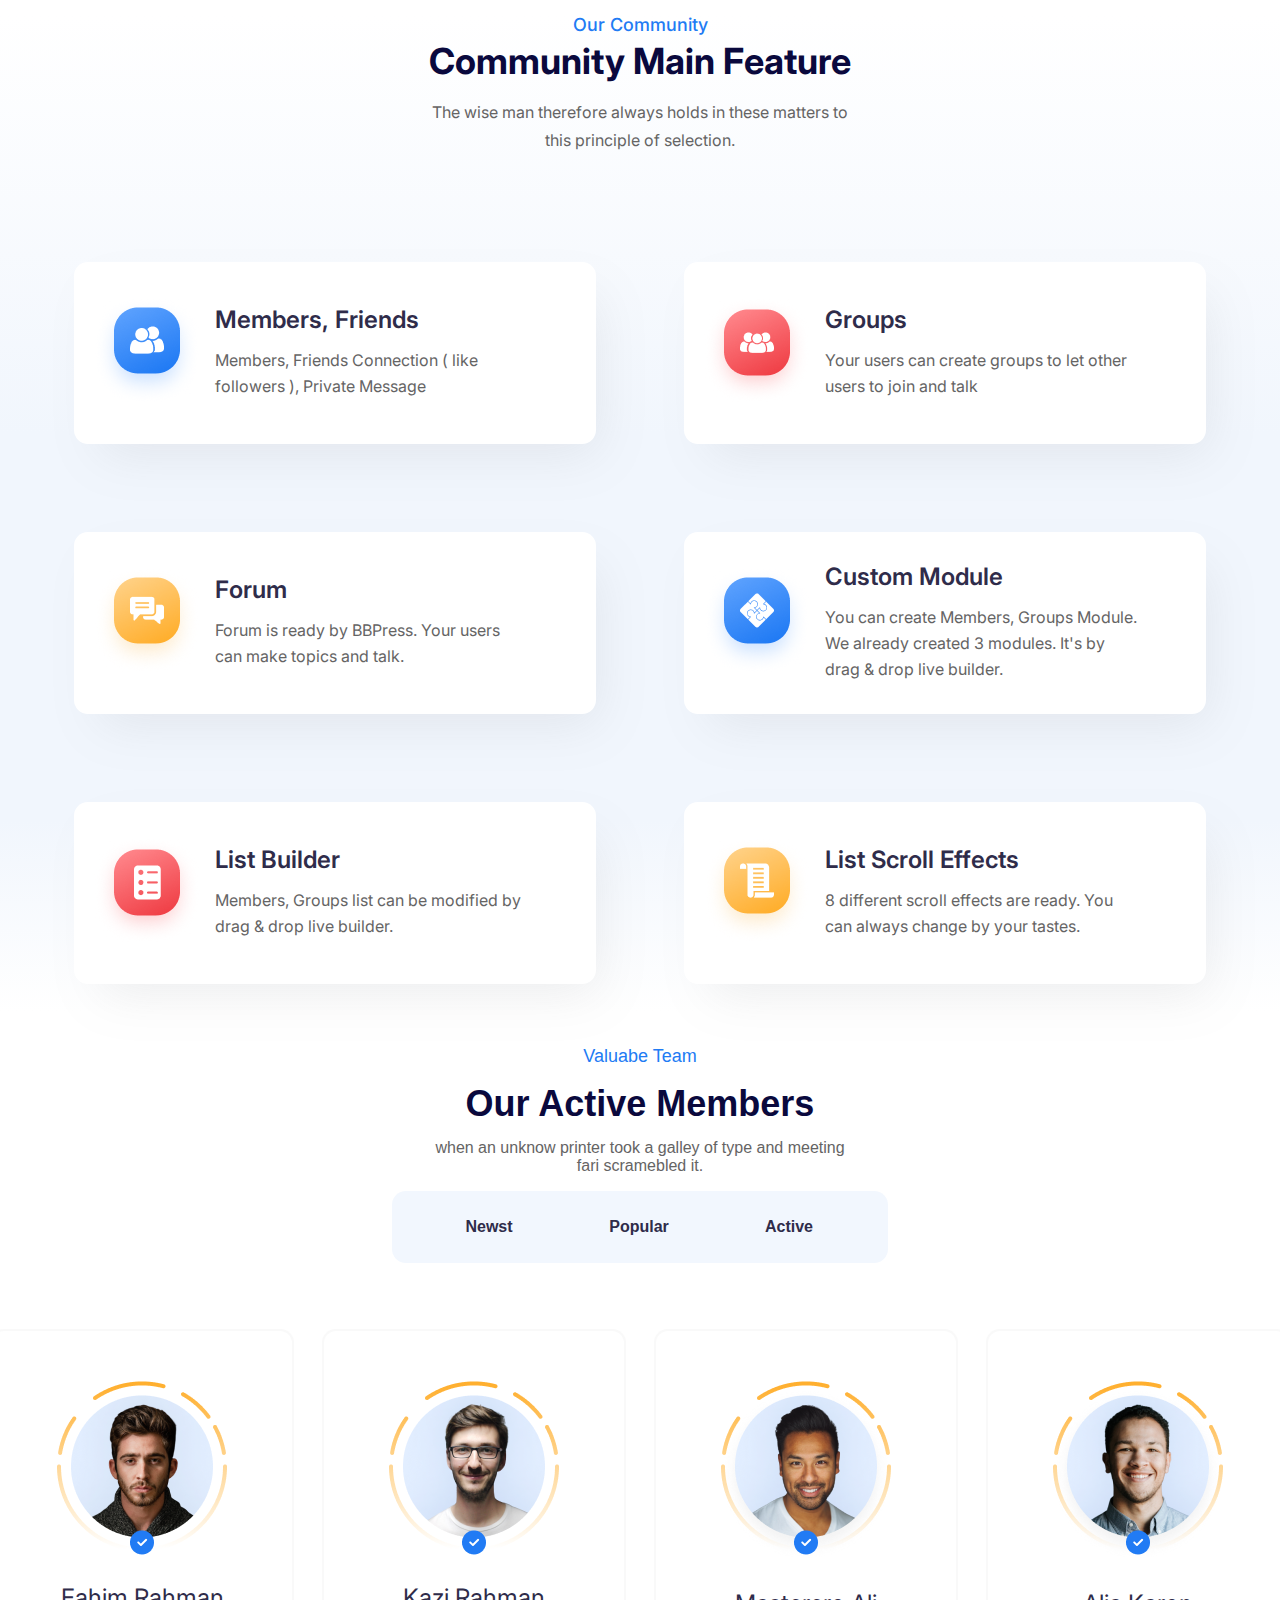
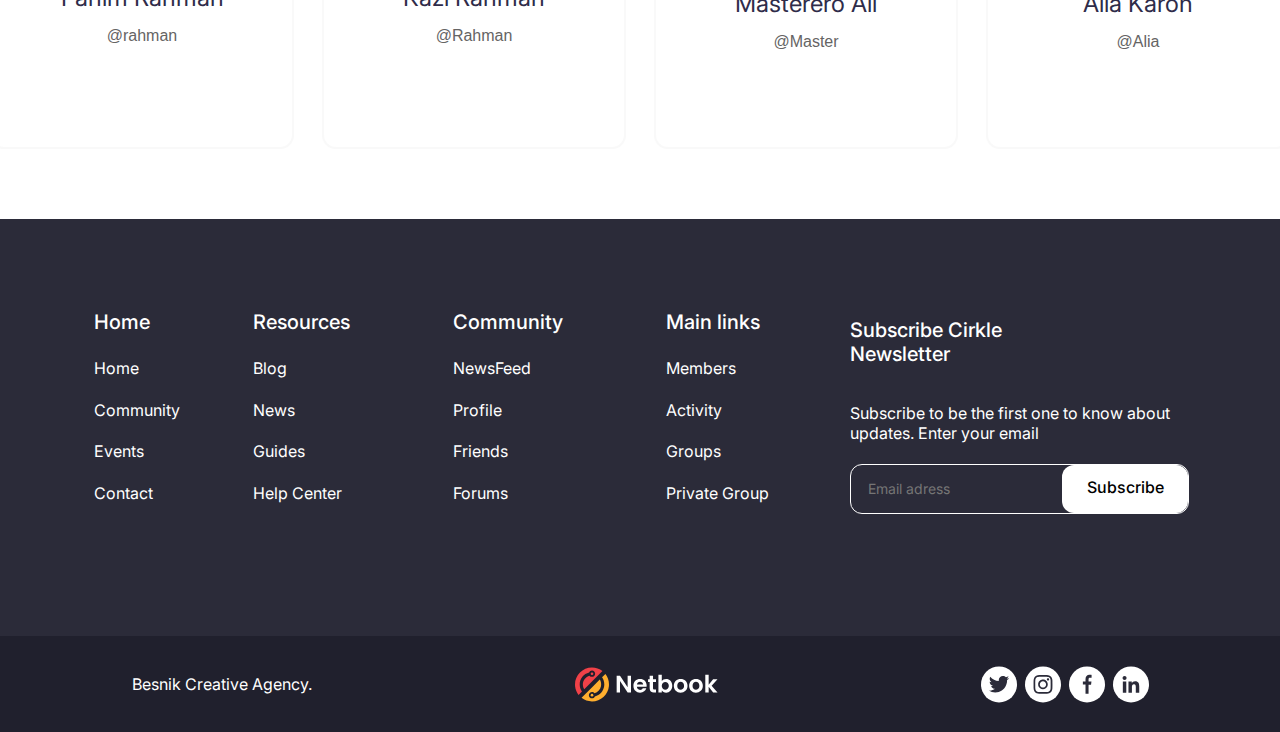
==== html/index.html @ 42f13cd2 "resolve footer conflicts" ====
<!DOCTYPE html>
<html lang="pt-br">
  <head>
    <meta charset="UTF-8">
    <meta http-equiv="X-UA-Compatible" content="IE=edge">
    <meta name="viewport" content="width=device-width, initial-scale=1.0">
    <link rel="stylesheet" href="../css/index.css">
    <title>Atividade semanal 3</title>
  </head>
  <body>
    <header id="header">
      <nav></nav>
    </header>

    <main>
      <section id="home">
        <article></article>
        <figure></figure>
      </section>

      <section id="sobre-nos">
        <article></article>
        <figure></figure>
      </section>

      <section id="avaliacoes">
        <article></article>
      </section>

      <section id="comunidade">
        <header>
          <p>Our Community</p>
          <h1>Community Main Feature</h1>
          <p>The wise man therefore always holds in these matters to this principle of selection.</p>
        </header>

        <main>
          <article>
            <figure>
              <img src="/img/icons/members-icon.png" alt="members">
            </figure>
            <div>
              <h2>Members, Friends</h2>
              <p>Members, Friends Connection ( like followers ), Private Message</p>
            </div>
          </article>
          
          <article>
            <figure>
              <img src="/img/icons/groups-icon.png" alt="groups">
            </figure>
            <div>
              <h2>Groups</h2>
              <p>Your users can create groups to let other users to join and talk</p>
            </div>
          </article>
          
          <article>
            <figure>
              <img src="/img/icons/forum-icon.png" alt="forum">
            </figure>
            <div>
              <h2>Forum</h2>
              <p>Forum is ready by BBPress. Your users can make topics and talk.</p>
            </div>
          </article>
  
          <article>
            <figure>
              <img src="/img/icons/custom-module-icon.png" alt="custom-module">
            </figure>
            <div>
              <h2>Custom Module</h2>
              <p>You can create Members, Groups Module. We already created 3 modules. It's by drag & drop live builder.</p>
            </div>
          </article>
  
          <article>
            <figure>
              <img src="/img/icons/list-icon.png" alt="list">
            </figure>
            <div>
              <h2>List Builder</h2>
              <p>Members, Groups list can be modified by drag & drop live builder.</p>
            </div>
          </article>
  
          <article>
            <figure>
              <img src="/img/icons/list-scroll-icon.png" alt="list-scroll">
            </figure>
            <div>
              <h2>List Scroll Effects</h2>
              <p>8 different scroll effects are ready.
                You can always change by your tastes.</p>
            </div>
          </article>
        </main>
      </section>

      <section id="membros">
        <article class="article-tamannho">
          <p class="formatacao-azul">Valuabe Team</p>
          <p class="formatacao-negreito">Our Active Members</p>
          <p class="formatacao-de-texto-comum">when an unknow printer took a galley of type and meeting <br> fari scramebled it.</p>
          <div class="menu-member-box">
              
          </div>
          <div class="menu-member">
            <div class="menu-links">
            Newst 
            </div>
            <div class="menu-links">
            Popular 
            </div>
            <div class="menu-links">
              Active          
            </div>
          </div>          
        </article>
        <figure   class="perfil">
          <div class="perfil-box">
            <img src="/img-pefil/perfil3.png">
            <p class="nome-perfil">Fahim Rahman</p> <br>
            <p class="id-perfil">@rahman</p>
          </div>
          <div class="perfil-box">
            <img src="/img-pefil/perfil4.png"> 
            <p class="nome-perfil">Kazi Rahman</p> <br>
            <p class="id-perfil">@Rahman</p>           
          </div>
          <div class="perfil-box">
            <img src="/img-pefil/perfil1.png">
            <p class="nome-perfil">Masterero Ali</p> <br>
            <p class="id-perfil">@Master</p>
          </div>
          <div class="perfil-box">
            <img src="/img-pefil/perfil2.png">
            <p class="nome-perfil">Alia Karon</p> <br>
            <p class="id-perfil">@Alia</p>
          </div>
        </figure>
      </section>

      <section id="publicidade">
        <article></article>
        <figure></figure>
      </section>

      <section id="ultimas-noticias">
        <article></article>
        <figure></figure>
      </section>
    </main>

    <section class="pageFooter">
      <article class="tableNav">
        <table>
          <tr>
            <th>Home</td>
            <th>Resources</td>
            <th>Community</td>
            <th>Main links</td>
          </tr>
          <tr>
            <td>Home</td>
            <td>Blog</td>
            <td>NewsFeed</td>
            <td>Members</td>
          </tr>
          <tr>
            <td>Community</td>
            <td>News</td>
            <td>Profile</td>
            <td>Activity</td>
          </tr>
          <tr>
            <td>Events</td>
            <td>Guides</td>
            <td>Friends</td>
            <td>Groups</td>
          </tr>
          <tr>
            <td>Contact</td>
            <td>Help Center</td>
            <td>Forums</td>
            <td>Private Group</td>
          </tr>
        </table>
      </article>
      <article class="subscription-text">
            <h3>Subscribe Cirkle</br>Newsletter
            </h3>
            <p>Subscribe to be the first one to know about updates. Enter your email</p>
            <label>
              <input type="text" placeholder="Email adress">
              <button><p>Subscribe</p></button>
            </label>
      </article>
    </section>
    <footer>
      <article class="true-footer">
        <p>Besnik Creative Agency.</p>
        <img src="/img-pefil/logo.svg">
        <img src="/img-pefil/Social icon.svg">
      </article>
    </footer>
  </body> 
</html>
---- css/index.css ----
@import url('https://fonts.googleapis.com/css2?family=Inter:wght@100;200;300;400;500;600;700;800;900&family=Poppins:ital,wght@0,100;0,200;0,300;0,400;0,500;0,600;0,700;0,800;0,900;1,100;1,200;1,300;1,400;1,500;1,600;1,700;1,800;1,900&display=swap');

body{
    margin: 0px;
    width: 100%;
}

#header {

}

#header nav {

}

#home {

}

#home article {

}

#home figure {

}

#sobre-nos {

}

#sobre-nos article {

}

#sobre-nos figure {

}

#comunidade {
    display: flex;
    flex-direction: column;
    align-items: center;
    background: linear-gradient(0deg, rgba(241, 246, 253, 0) 1.63%,
    #F1F6FD 20.5%, #F1F6FD 58.57%, #FFFFFF 100%);
}

#comunidade main {
    display: flex;
    flex-wrap: wrap;
    justify-content: center;
}

#comunidade header {
    width: 441px;
    display: flex;
    flex-direction: column;
    align-items: center;
    margin-bottom: 64px;
}

#comunidade header p:first-child {
    margin: 0;
    font-family: 'Inter';
    font-style: normal;
    font-weight: 500;
    font-size: 18px;
    line-height: 18px;
    color: #217BF4
}

#comunidade header p:last-child {
    margin: 0;
    font-family: 'Inter';
    font-style: normal;
    font-weight: 400;
    font-size: 16px;
    line-height: 28px;
    color: #656464;
    text-align: center;
}

#comunidade header h1 {
    margin: 0;
    margin: 9px 0 19px 0;
    font-family: 'Inter';
    font-style: normal;
    font-weight: 700;
    font-size: 36px;
    line-height: 36px;
    color: #0A093D;
}

#comunidade article {
    display: flex;
    align-items: center;
    width: 522px;
    height: 182px;
    margin: 44px;
    border-radius: 14px;
    background-color: #FFFFFF;
    box-shadow: 14px 22px 52px -12px rgba(127, 127, 127, 0.13);
}

#comunidade article figure {
    margin: 75px 15px 76px 20px;
}

#comunidade article div {
    width: 315px;
}

#comunidade article div h2 {
    margin: 0;
    font-family: 'Inter';
    font-style: normal;
    font-weight: 600;
    font-size: 24px;
    line-height: 26px;
    color: #2F2C4A;
}

#comunidade article div p {
    margin: 0;
    margin-top: 14px;
    font-family: 'Inter';
    font-style: normal;
    font-weight: 400;
    font-size: 16px;
    line-height: 26px;
    color: #656464
}

#membros{
    background-color: #FFFFFF;
    height: 775px;
    display: flex;
    flex-direction: column;
    align-items: center;
    text-align: center;
   
}
.article-tamannho{
    height: 250px;
}
.formatacao-azul{
    font: 18px Arial, Helvetica, sans-serif ;
    color: #217BF4;
    height: 1PX;
}
.formatacao-negreito {
    font: bold 36px Arial, Helvetica, sans-serif ;
    color: #0A093D;
    height: 20PX;
}
.formatacao-de-texto-comum{
    font: 400 16px Arial, Helvetica, sans-serif ;
    color: #656464;
}
.menu-member{
    width: 474px;
    height: 72px;
    padding: 10px;
    display: flex;
    align-items: center;
    justify-content: center;
    z-index: 2;
    position: relative;
    bottom: 82px;
}
.menu-member-box{
    width: 496px;
    height: 72px;
    background-color: #217BF4;
    border-radius: 14px;
    opacity: 0.06;
}
.menu-links{
    width: 150px;
    height: 56px;
    display: flex;
    align-items: center;
    justify-content: center;
    color: #2F2C4A;
    font: 600 16px Arial, Helvetica, sans-serif  ;
}
.menu-links:hover{
    background-color: #217BF4;
    border-radius: 14px;
    box-shadow: 0px 7px 22px -6px rgba(0, 72, 168, 0.34);
    transition: 0.5s;
    color: #FFFFFF;
}
.perfil{
    width: 1300px ;
    height: 490px ;
    display: flex;
    align-items: center;
    justify-content: space-between;
}
.perfil-box{
    width: 200px;
    height: 316px;
    padding: 50px;
    background: #FFFFFF;
    border: 2px solid rgba(243, 243, 243, 0.5);
    border-radius: 14px;
}
.perfil-box:hover{
    width: 200px;
    height: 316px;
    padding: 50px;
    transform: skew(2deg);
    transform: translateY(-20px);
    transition: 0.5s;
    background: #b8d3f5;
    border: 2px solid rgba(243, 243, 243, 0.5);
    border-radius: 14px;
}
.nome-perfil{
    color: #2F2C4A;
    font-size: 24px;
    font-family: 'Inter';
    height: 0px;
}
.id-perfil{
    height: 0px;
    position: relative;
    bottom: 14px;
    color: #656464;
    font: 400 16px Arial, Helvetica, sans-serif  ;

}
.pageFooter{
    background-color: #2B2B39;
    color: white;
    font-family: Inter;
    display: flex;
    justify-content: space-evenly;
    padding-top: 78px;
}
.tableNav{
    display: flex;
    justify-content: space-evenly;
    width: 668px;
    height: 339px;
      
}
.tableNav table{
    height: 218px;
    width: 339px;
}
.tableNav th{
    font-size: 20px;
    font-weight: 500;
            padding-right: 100px;
    white-space:nowrap
}
.tableNav td{
    font-size: 16px;
    font-weight: 400;

}
.subscription-text{
    width: 339px;
    height: 218px;
    display: flex;
    flex-direction: column;
    justify-content: space-around;
}
.subscription-text h3{
    font-weight: 500;
    font-size: 20px;    
}
.subscription-text p{
    font-weight: 400;
    font-size: 16px;
    margin-bottom: 20px;
}
.subscription-text label{
    border: solid;
    border-radius: 12px;
    border-width: 1px;
    display: flex;
    justify-content:space-between;
    height: 48px;
}
.subscription-text input{
    background:transparent;
    border:none;
}
.subscription-text ::placeholder{
    padding-left: 15px;
    font-family: Inter;
    font-size: 14px;
}
.subscription-text button{
    background-color: white;
    border: none;
    border-radius: 12px;
    margin: 0;
    display: flex;
    align-items: center;
    justify-content: center;
    width: 126px;
}
.subscription-text button p {
    font-family: Inter;
    font-size: 16px;
    font-weight: 500;
}
.true-footer{
    font-family: Inter;
    height: 96px;
    background-color: #20202D;
    width: 100%;
    display: flex;
    justify-content: space-around;
    align-items: center;
    color: white;
}
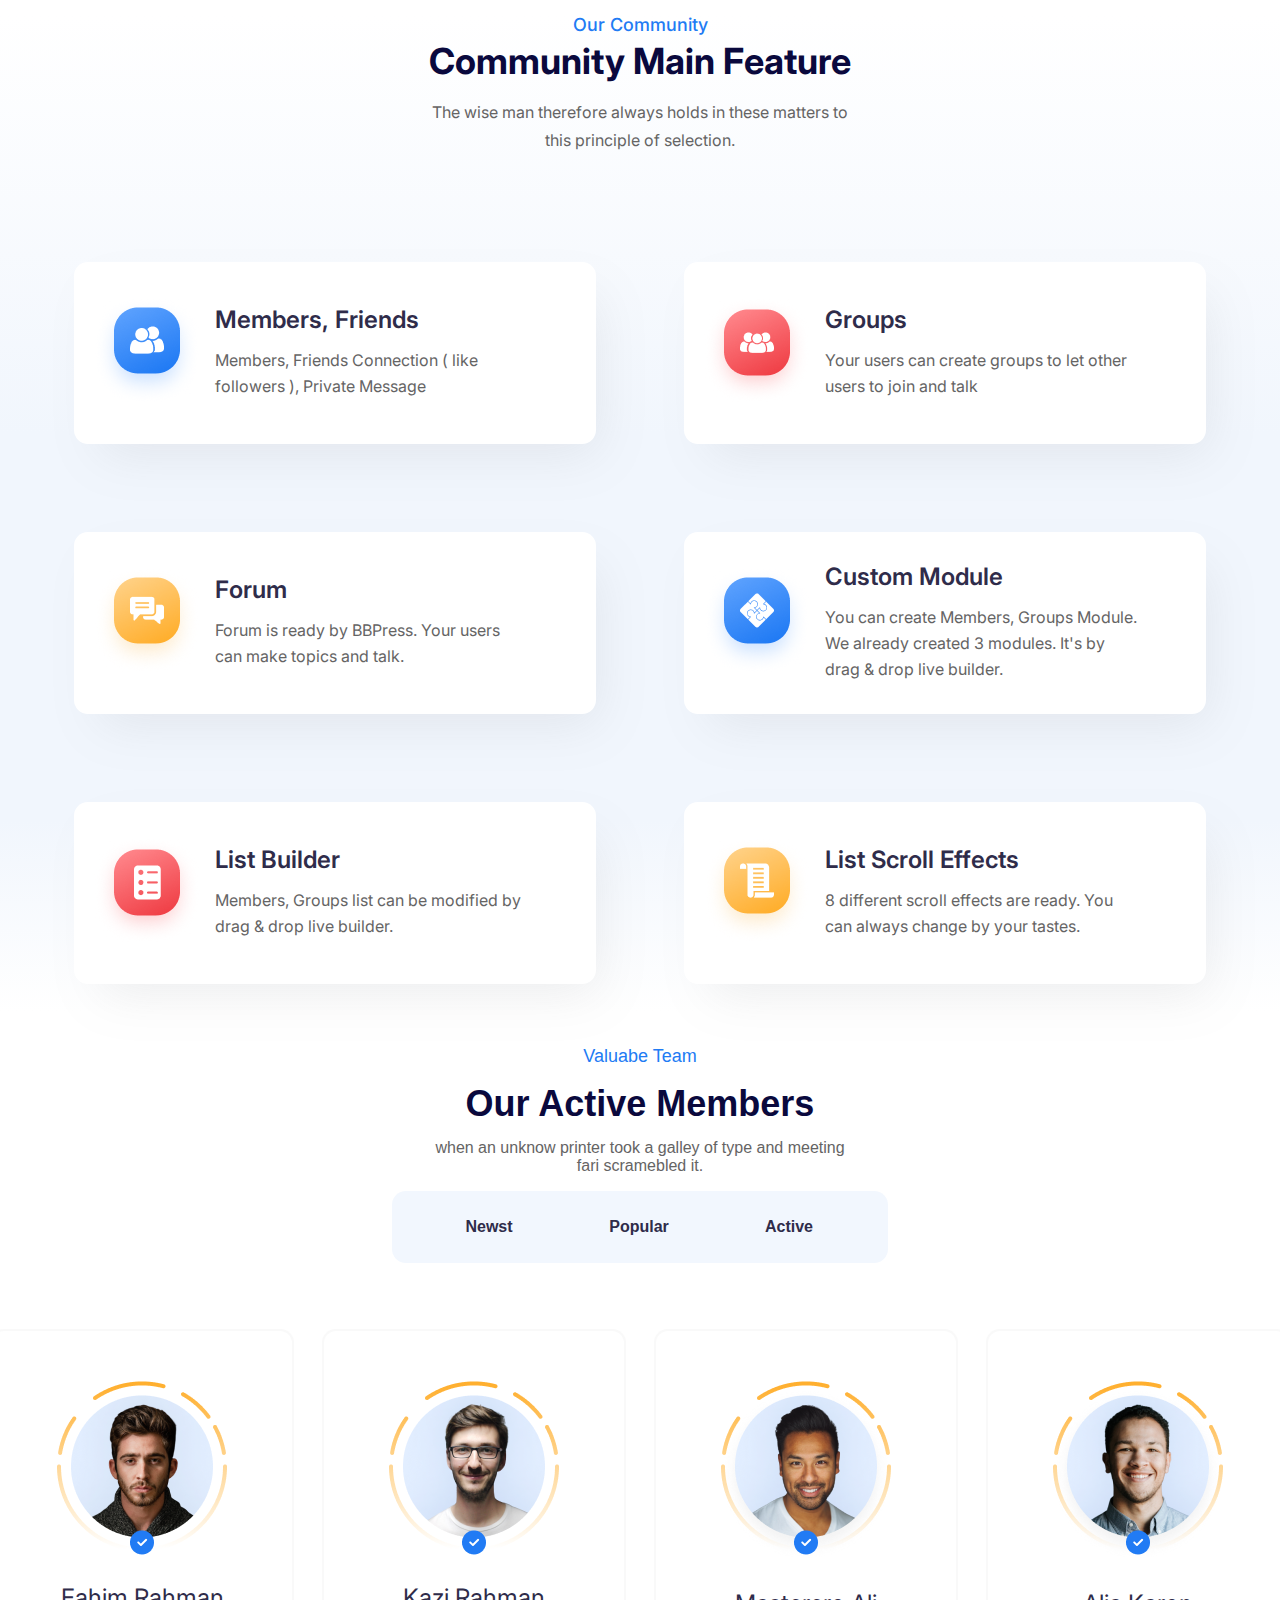
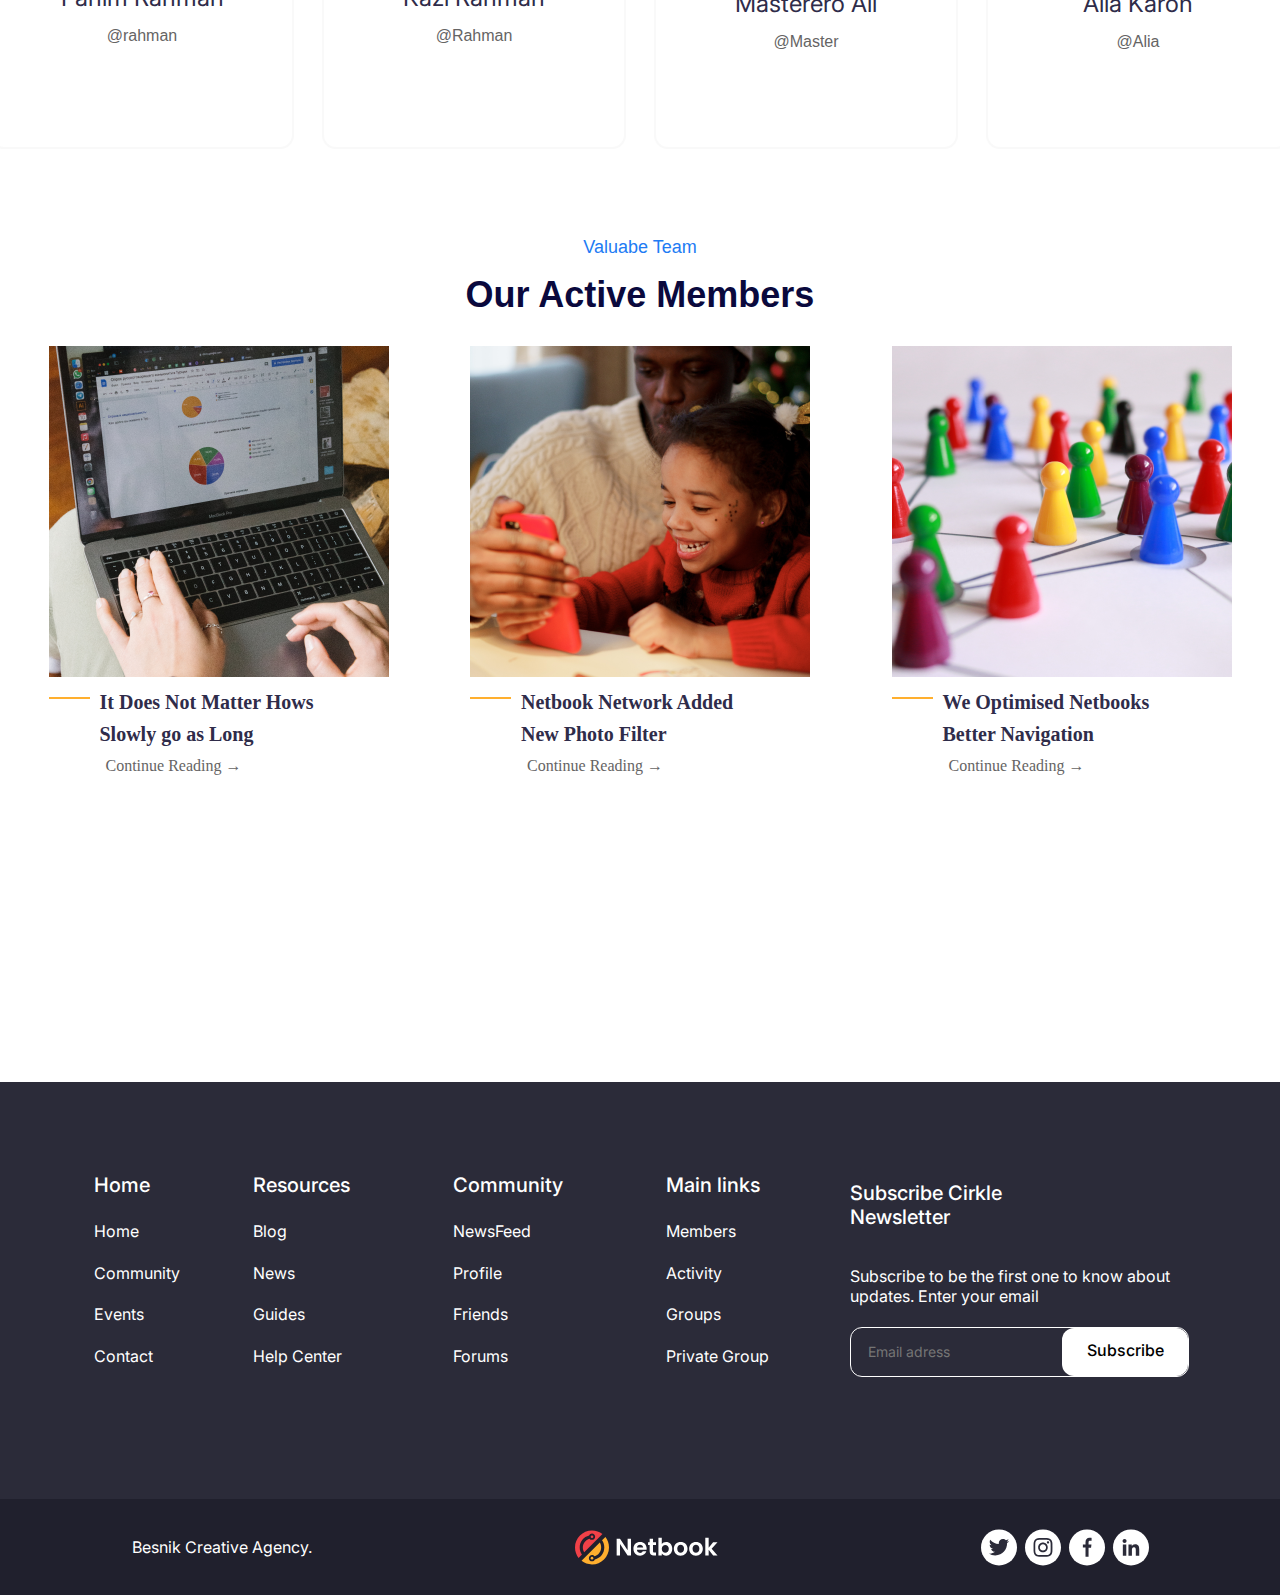
==== commit 68408d48: "resolve members conflicts" ====
--- a/html/index.html
+++ b/html/index.html
@@ -141,18 +141,45 @@
           </div>
         </figure>
       </section>
-
       <section id="publicidade">
         <article></article>
         <figure></figure>
       </section>
-
       <section id="ultimas-noticias">
-        <article></article>
-        <figure></figure>
+        <article>
+          <p class="formatacao-azul">Valuabe Team</p>
+          <p class="formatacao-negreito">Our Active Members</p>
+        </article>
+        <figure class ="noticias-imgs-box">
+          <div class="noticia-box">
+            <img src="/img-noticias/noticia1.png">
+            <div class="texto-linha">
+              <p class="hr-formatacao"></p>
+              <p class="texto-noticias">  It Does Not Matter Hows <br> Slowly go as Long</p>
+            </div>
+              <p class="link-noticias">Continue Reading &#8594;</p>
+          </div>
+          <div class="noticia-box">
+            <img src="/img-noticias/notocia2.png">
+            <div class="texto-linha">
+              <p class="hr-formatacao"></p>
+              <p class="texto-noticias">  Netbook Network Added <br> New Photo Filter</p>
+            </div>
+              <p class="link-noticias">Continue Reading &#8594;</p>
+          </div>
+          <div class="noticia-box">
+            <img src="/img-noticias/noticia3.png">
+              <div class="texto-linha">
+                <p class="hr-formatacao"></p>
+                <p class="texto-noticias">  We Optimised Netbooks <br> Better Navigation</p>
+              </div>
+              <p class="link-noticias">Continue Reading &#8594;</p>
+          </div>
+        </figure>
       </section>
     </main>
-
+    <footer id="footer">
+      <nav></nav>
     <section class="pageFooter">
       <article class="tableNav">
         <table>
--- a/css/index.css
+++ b/css/index.css
@@ -140,6 +140,7 @@
     text-align: center;
    
 }
+
 .article-tamannho{
     height: 250px;
 }
@@ -231,6 +232,66 @@
     font: 400 16px Arial, Helvetica, sans-serif  ;
 
 }
+#ultimas-noticias{
+    background-color: #FFFFFF;
+    height: 863px;
+    display: flex;
+    flex-direction: column;
+    align-items: center;
+    text-align: center;
+    
+}
+.noticias-imgs-box{
+    width: 1183px;
+    height: 400px;
+    display: flex;
+    align-items: center;
+    justify-content: space-between;
+}
+.noticia-box{
+    height: 400px;
+    text-align: center;
+}
+.texto-linha{
+
+    display: flex;
+    justify-content: flex-start;
+    align-items: flex-start;
+
+}
+.hr-formatacao{  
+    width:39px ;
+    background-color: #FFAF2E;
+    border: 1px solid #FFAF2E  ;
+
+}
+.texto-noticias{
+    text-align: start;
+    font-weight: 600;
+    font-size: 20px;
+    line-height: 32px;
+    color: #2F2C4A;
+    height: 10px;
+    z-index: 2;
+    position: relative;
+    bottom: 15px;
+    left: 10px;
+}
+.link-noticias{
+    width: 150px;
+    color: #656464;
+    position: relative;
+    bottom: -10px;
+    right: -50px ;
+}
+.link-noticias:hover{
+    color: #217BF4;
+    position: relative;
+    bottom: -10px;
+    right: -50px ;
+    cursor: pointer;
+}
+
 .pageFooter{
     background-color: #2B2B39;
     color: white;
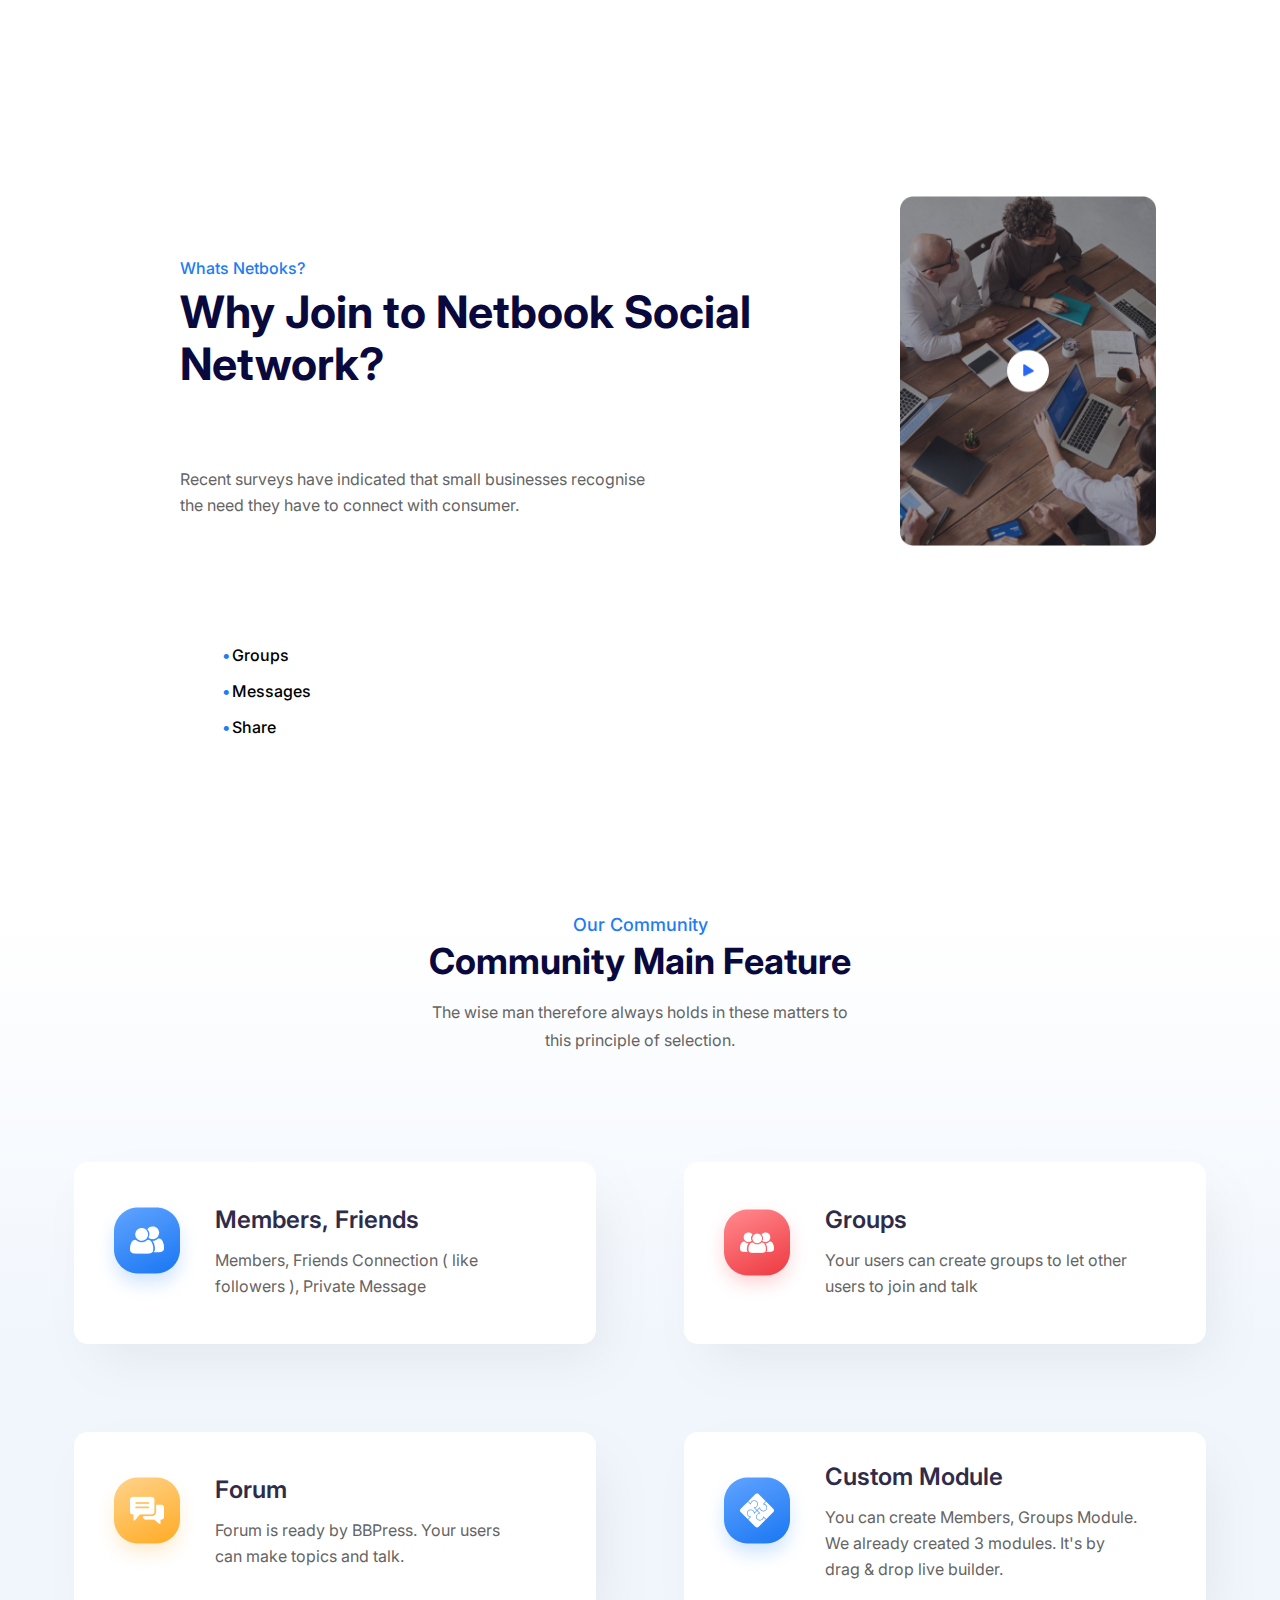
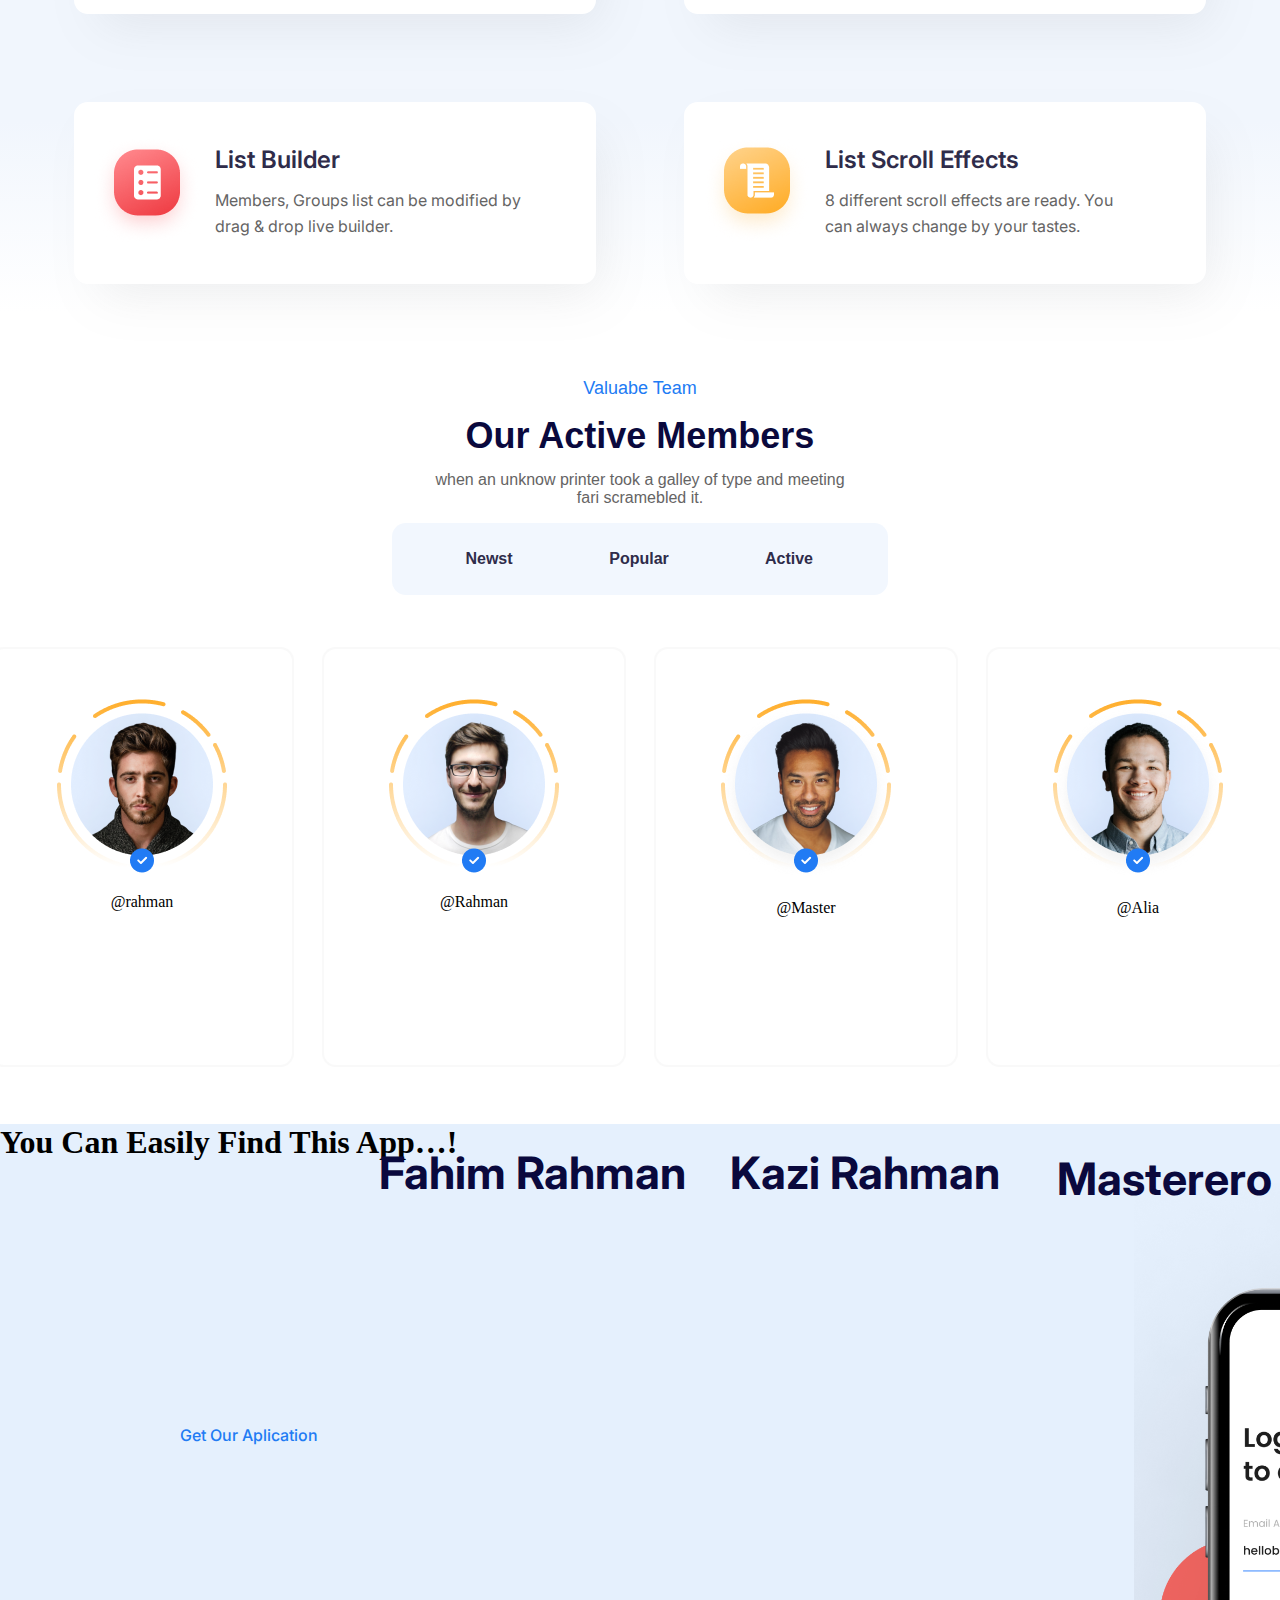
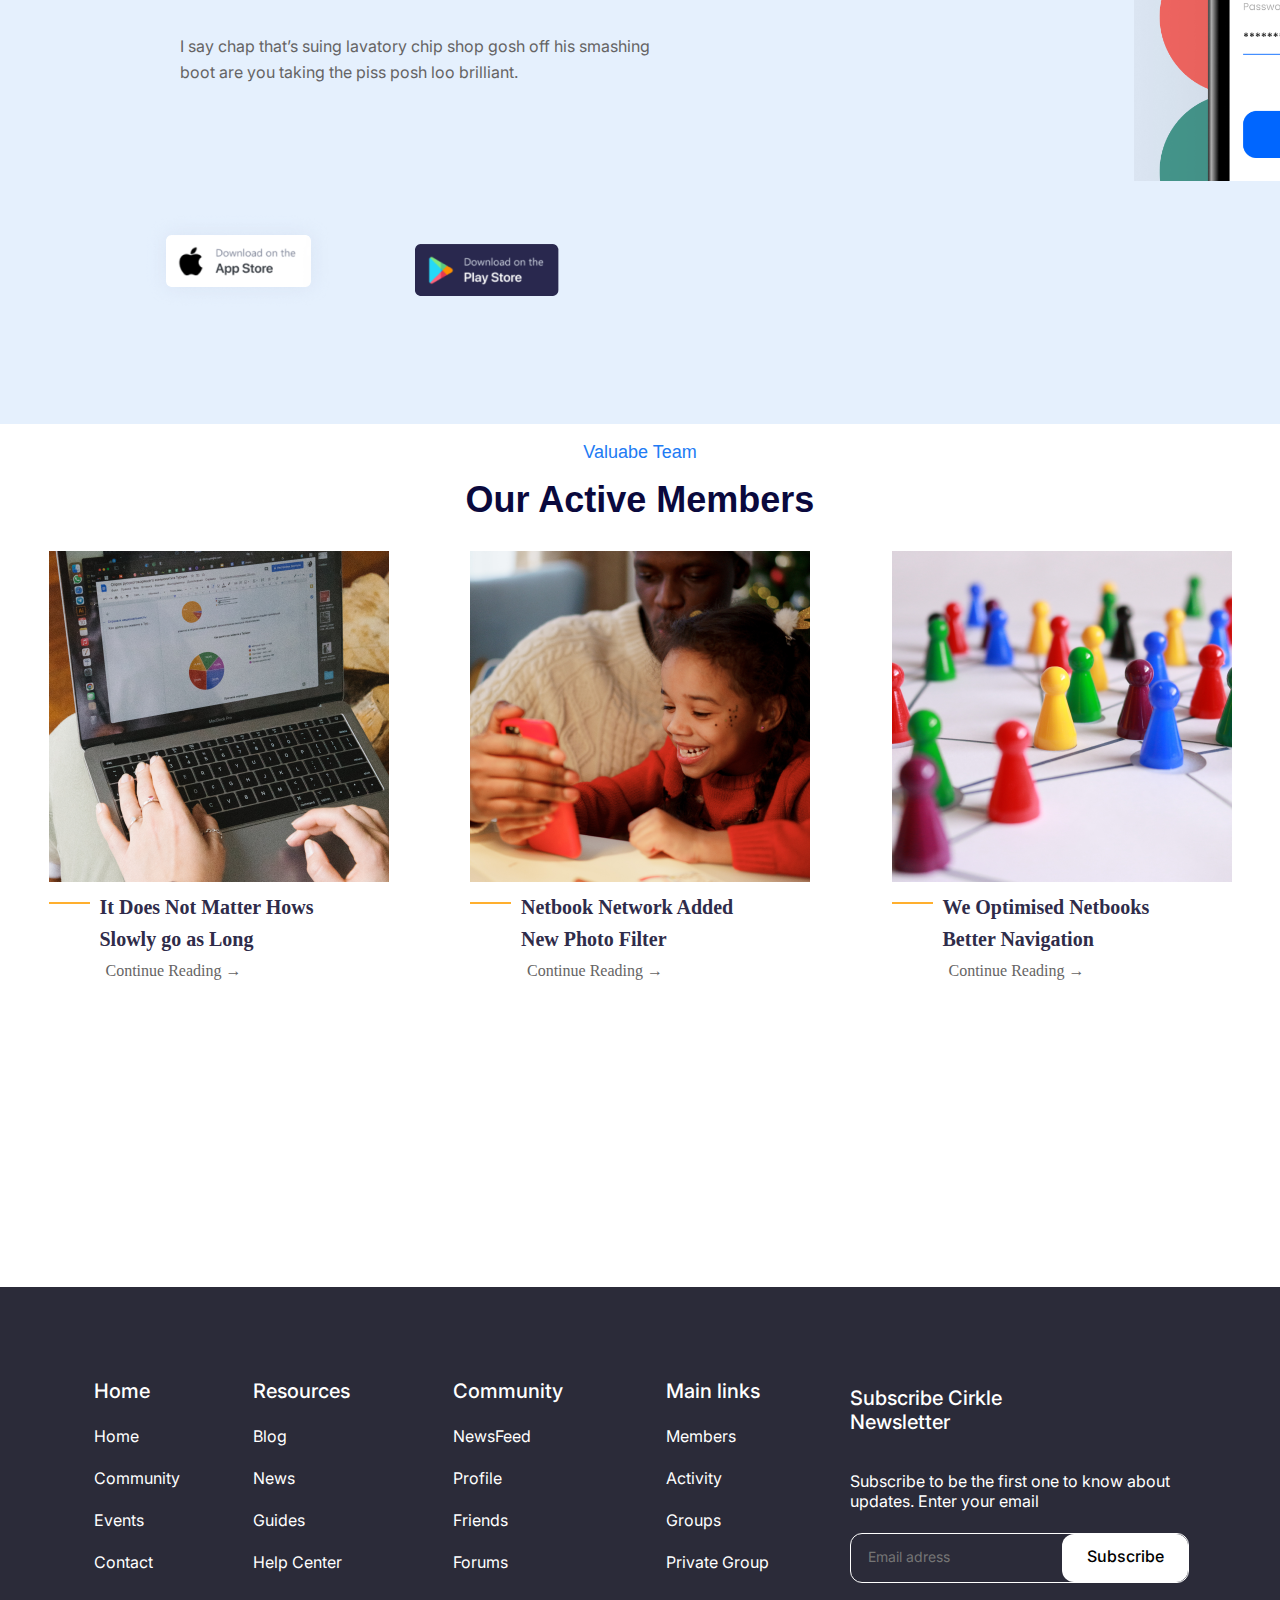
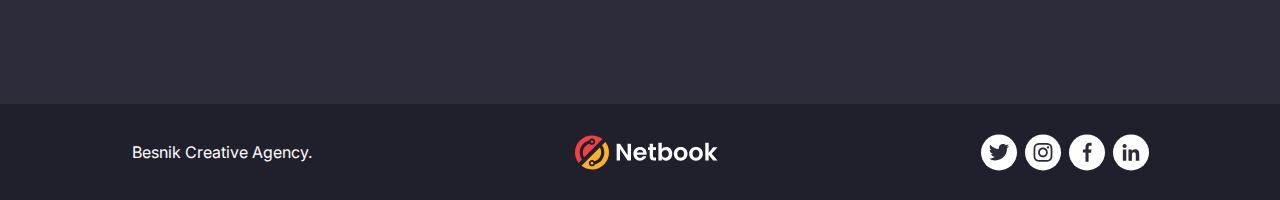
==== commit 85653e6f: "resolve publicity conflicts" ====
--- a/html/index.html
+++ b/html/index.html
@@ -15,12 +15,28 @@
     <main>
       <section id="home">
         <article></article>
-        <figure></figure>
+        <figure></figure> 
       </section>
 
       <section id="sobre-nos">
-        <article></article>
-        <figure></figure>
+        <article><header class="netbok">
+          <h1>Why Join to Netbook Social Network?</h1>
+          <h2>Whats Netboks?</h2></header>
+          <p class= "text1">
+            Recent surveys have indicated that small businesses recognise the need they have to connect with consumer.          </p>
+        </article>
+        <img src="../img/Image (1).png" alt="notbook" class="notbook">
+        <img src="../img/Image (2).png" alt="cabos" class="cabos">
+        <a href=""><img src="../img/Image.png" alt="reuniao" class="reuniao"></a>
+        <div class="list"> 
+          <ul class="list1">
+              <li>Groups</li>
+              <br/> 
+              <li>Messages</li>
+              <br/> 
+              <li>Share</li>
+          </ul>
+        </div>
       </section>
 
       <section id="avaliacoes">
@@ -99,6 +115,8 @@
       </section>
 
       <section id="membros">
+        <article></article>
+        <figure></figure> 
         <article class="article-tamannho">
           <p class="formatacao-azul">Valuabe Team</p>
           <p class="formatacao-negreito">Our Active Members</p>
@@ -142,8 +160,18 @@
         </figure>
       </section>
       <section id="publicidade">
-        <article></article>
-        <figure></figure>
+        <article><header class="title">
+          <h1>You Can Easily Find This App…!</h1>
+          <h2>Get Our Aplication</h2></header>
+          <p class= "text">
+            I say chap that’s suing lavatory chip shop gosh off his smashing boot are you taking the piss posh loo brilliant.
+          </p>
+        </article>
+        <img src="../img/celular.png" alt="celular" class="celular">
+        <div class="store"> 
+              <a href="" class="play"><img src="../img/play.png" alt=""></a></li>
+              <a href="" class="apple"><img src="../img/apple.png" alt=""></a></li>
+        </div>
       </section>
       <section id="ultimas-noticias">
         <article>
--- a/css/index.css
+++ b/css/index.css
@@ -26,7 +26,110 @@
 }
 
 #sobre-nos {
-
+    background-color: #ffff;
+    height: 100vh;
+}
+ 
+.netbok h1{
+    font-family: 'Inter';
+    font-style: normal;
+    font-weight: 700;
+    font-size: clamp(0.1em, 2em + 1vw, 3em);
+    line-height: 52px;
+    color: #0A093D;
+    position: absolute;
+    margin-top: 30vh;
+    width: 78vh;
+    margin-left: 20vh;
+}                   
+
+.netbok h2{
+    font-family: 'Inter';
+    font-style: normal;
+    font-weight: 500;
+    font-size: clamp(0.1em, 0.2em + 1vw, 1.5em);
+    line-height: 18px;
+    color: #217BF4;
+    position: absolute;
+    margin-top: 27vh;
+    width: 60vh;
+    margin-left: 20vh;
+}                   
+
+.text1 {
+    font-family: 'Inter';
+    font-style: normal;
+    font-weight: 400;
+    font-size: clamp(0.1em, 0.2em + 1vw, 1.5em);
+    line-height: 26px;
+    color: #656464;
+    position: absolute;
+    margin-top: 50vh;
+    width: 54vh;
+    margin-left: 20vh;
+}
+
+ .celular {
+    position: absolute;
+    width: 40%;
+    margin-left: 126vh;
+}
+
+.store {
+    position: absolute;
+    margin-top: 70vh;
+    max-width: 450px;
+    display: flex;
+    flex-flow: row wrap;
+    display: flex;
+    justify-content: space-between;
+    margin-left: 16vh;
+
+}
+
+.play img{
+    position: absolute;
+    left: 30vh;
+    top: 3.5vh;
+}
+
+.list1 {
+    font-family: 'Inter';
+    font-style: normal;
+    font-weight: 500;
+    font-size: clamp(0.1em, 0.2em + 1vw, 1.5em);
+    line-height: 18px;
+    position: absolute;
+    margin-left: 20vh;
+    margin-top: 70vh;
+    list-style: none;
+
+}
+.list1 li:before {
+    content: '\2022';
+    margin: 0 2px;
+    color: #217BF4 
+   }
+
+.reuniao {
+    position: absolute;
+    margin-top: 20vh;
+    width: 20%;
+    margin-left: 100vh;
+}
+
+.cabos{
+    position: absolute;
+    margin-top: 50vh;
+    width: 20%;
+    margin-left: 150vh;
+}
+
+.notbook{
+    position: absolute;
+    margin-top: 7vh;
+    width: 20%;
+    margin-left: 150vh;
 }
 
 #sobre-nos article {
@@ -35,6 +138,11 @@
 
 #sobre-nos figure {
 
+}
+
+#publicidade {
+    background-color: #E5F0FD;
+    height: 100vh;
 }
 
 #comunidade {
@@ -222,16 +330,67 @@
     color: #2F2C4A;
     font-size: 24px;
     font-family: 'Inter';
-    height: 0px;
-}
-.id-perfil{
-    height: 0px;
-    position: relative;
-    bottom: 14px;
+    font-style: normal;
+    font-weight: 700;
+    font-size: clamp(0.1em, 2em + 1vw, 3em);
+    line-height: 52px;
+    color: #0A093D;
+    position: absolute;
+    margin-top: 30vh;
+    width: 69vh;
+    margin-left: 20vh;
+}                   
+
+.title h2{
+    font-family: 'Inter';
+    font-style: normal;
+    font-weight: 500;
+    font-size: clamp(0.1em, 0.2em + 1vw, 1.5em);
+    line-height: 18px;
+    color: #217BF4;
+    position: absolute;
+    margin-top: 27vh;
+    width: 60vh;
+    margin-left: 20vh;
+}                   
+
+.text {
+    font-family: 'Inter';
+    font-style: normal;
+    font-weight: 400;
+    font-size: clamp(0.1em, 0.2em + 1vw, 1.5em);
+    line-height: 26px;
     color: #656464;
-    font: 400 16px Arial, Helvetica, sans-serif  ;
-
-}
+    position: absolute;
+    margin-top: 50vh;
+    width: 54vh;
+    margin-left: 20vh;
+}
+
+ .celular {
+    position: absolute;
+    width: 40%;
+    margin-left: 126vh;
+}
+
+.store {
+    position: absolute;
+    margin-top: 70vh;
+    max-width: 450px;
+    display: flex;
+    flex-flow: row wrap;
+    display: flex;
+    justify-content: space-between;
+    margin-left: 16vh;
+
+}
+
+.play img{
+    position: absolute;
+    left: 30vh;
+    top: 3.5vh;
+}
+
 #ultimas-noticias{
     background-color: #FFFFFF;
     height: 863px;
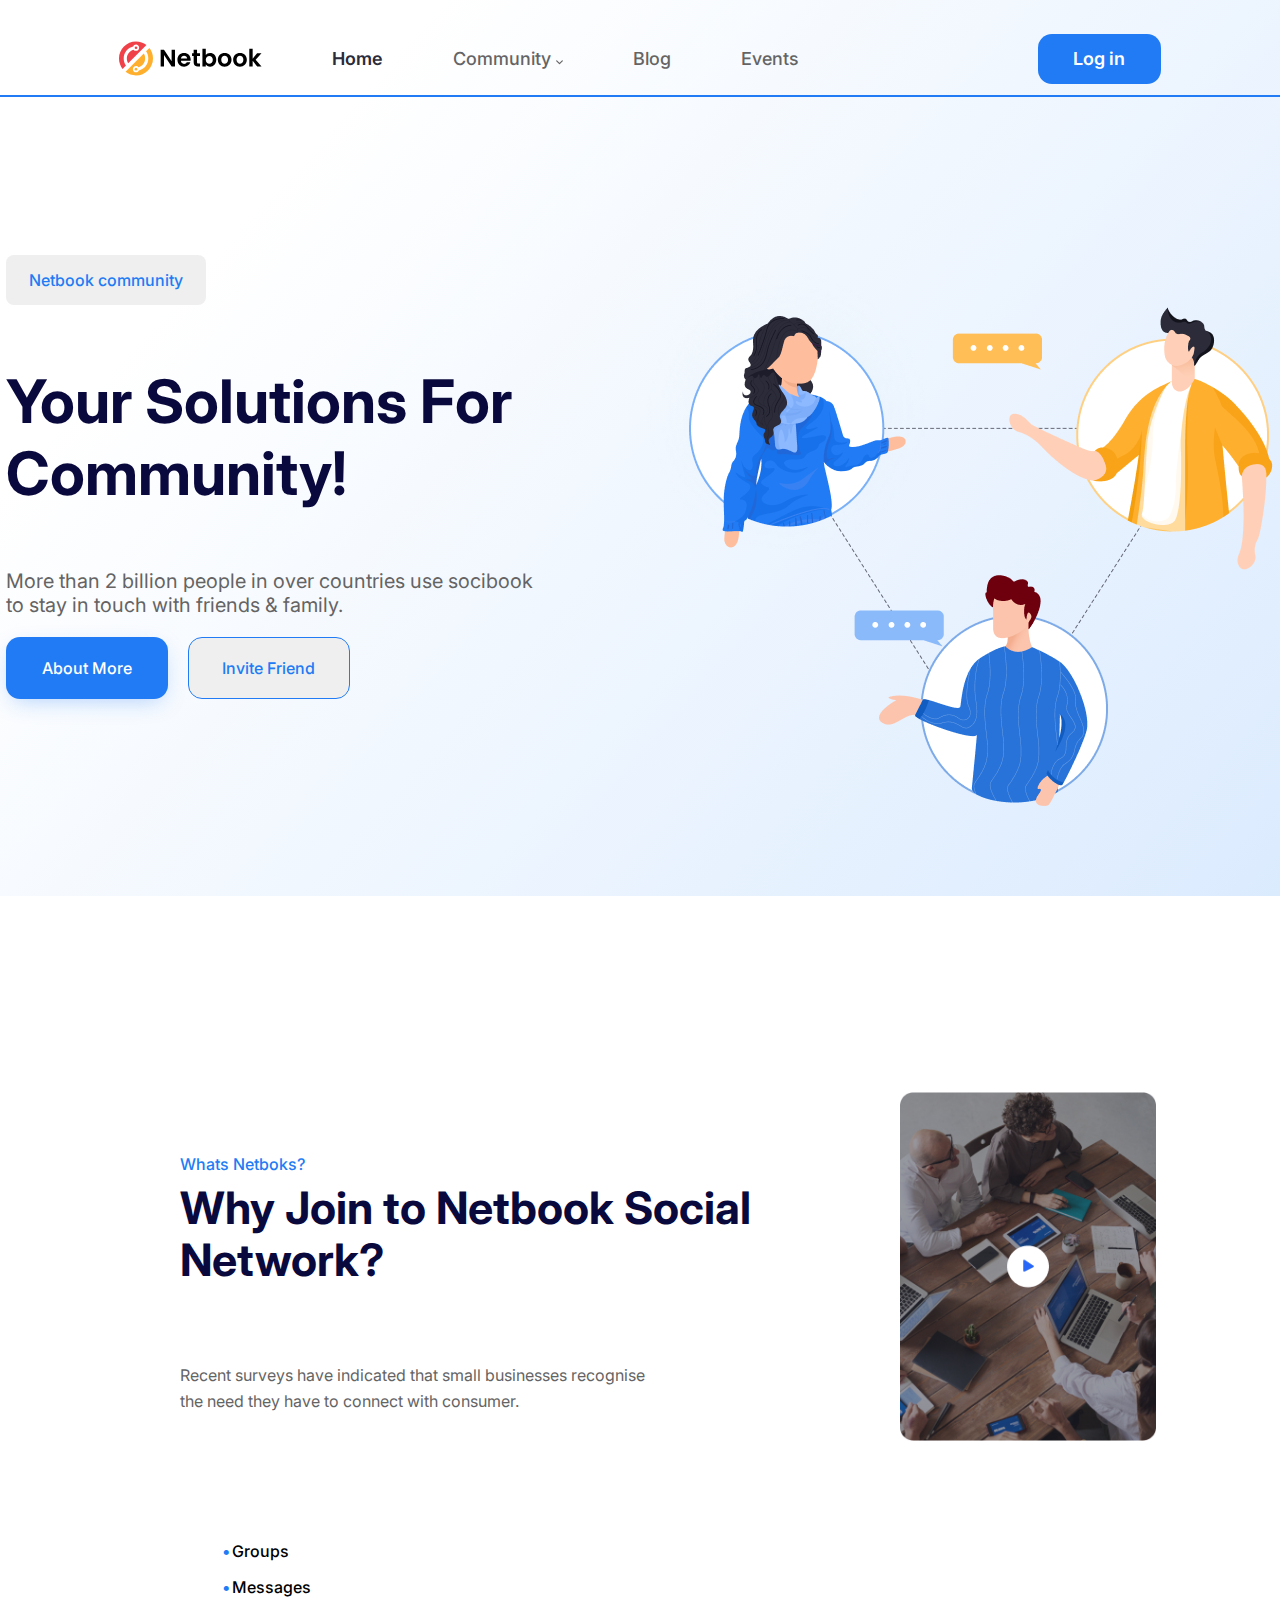
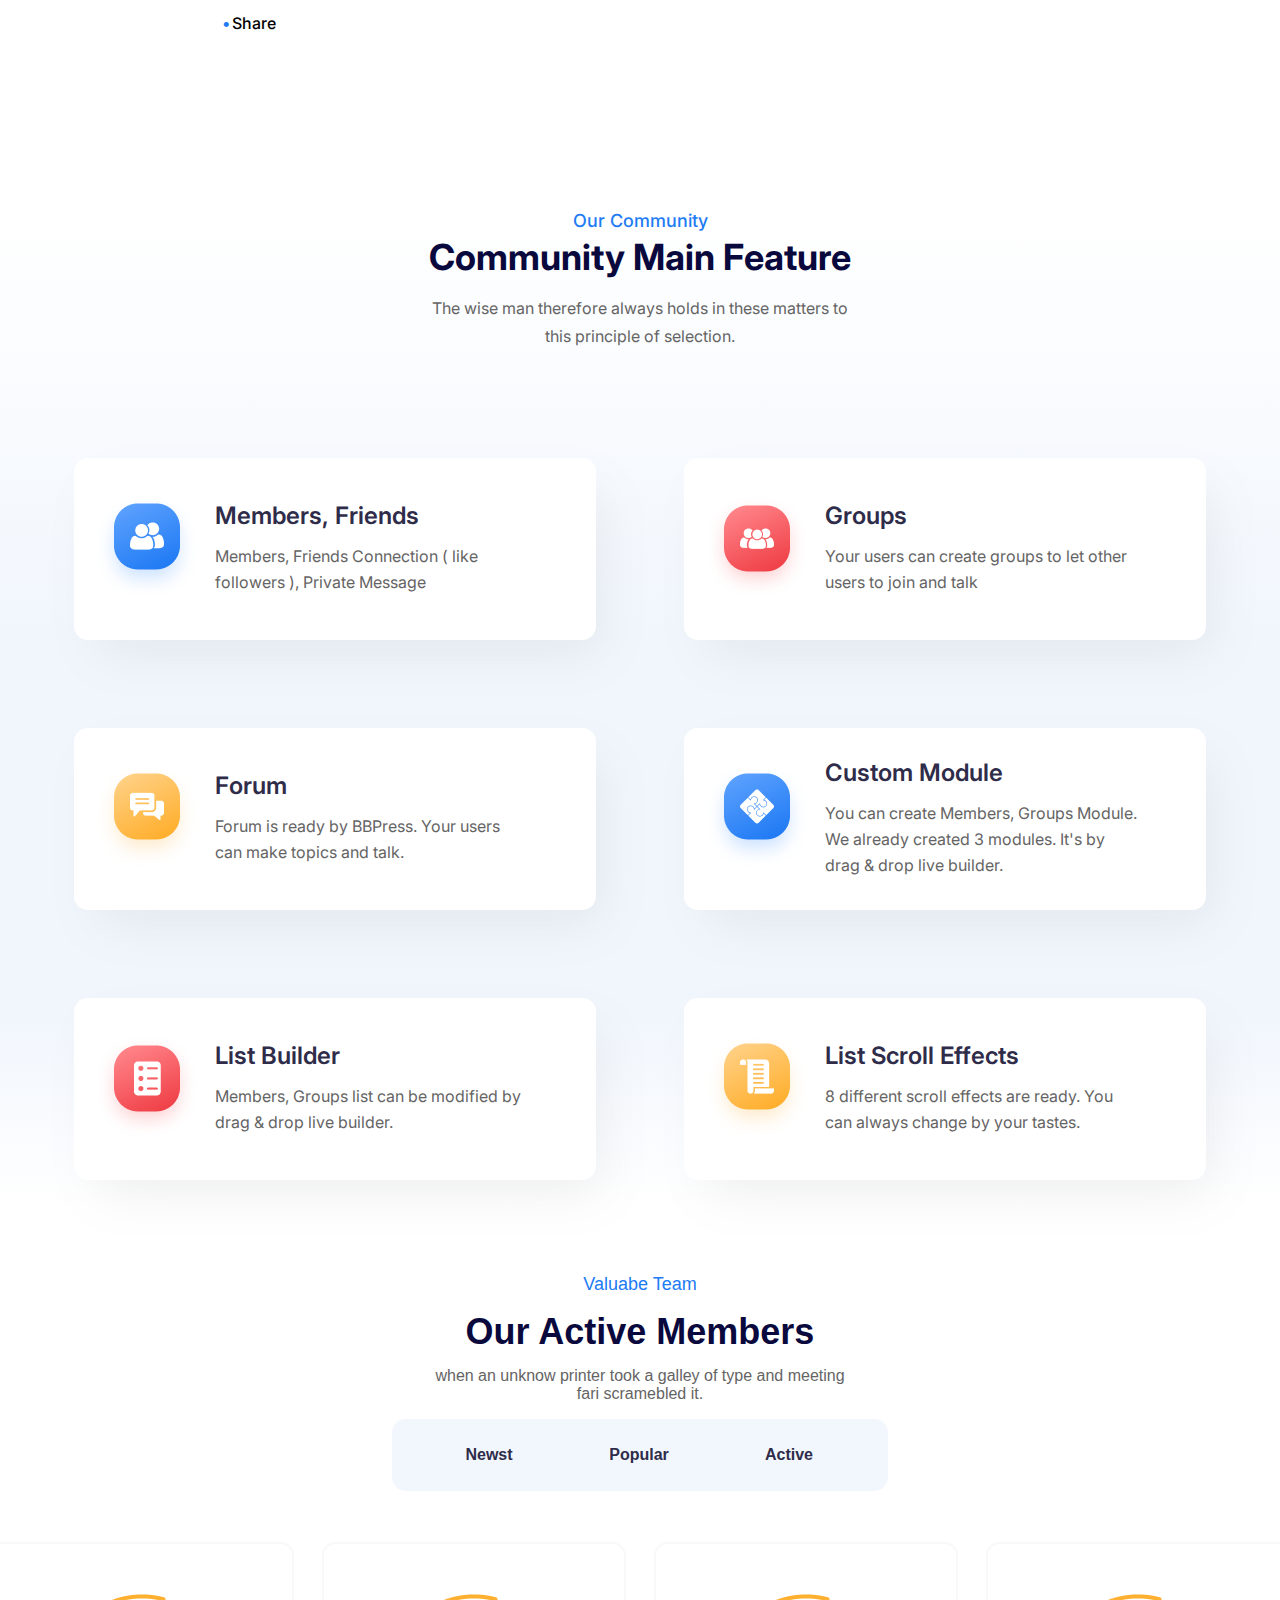
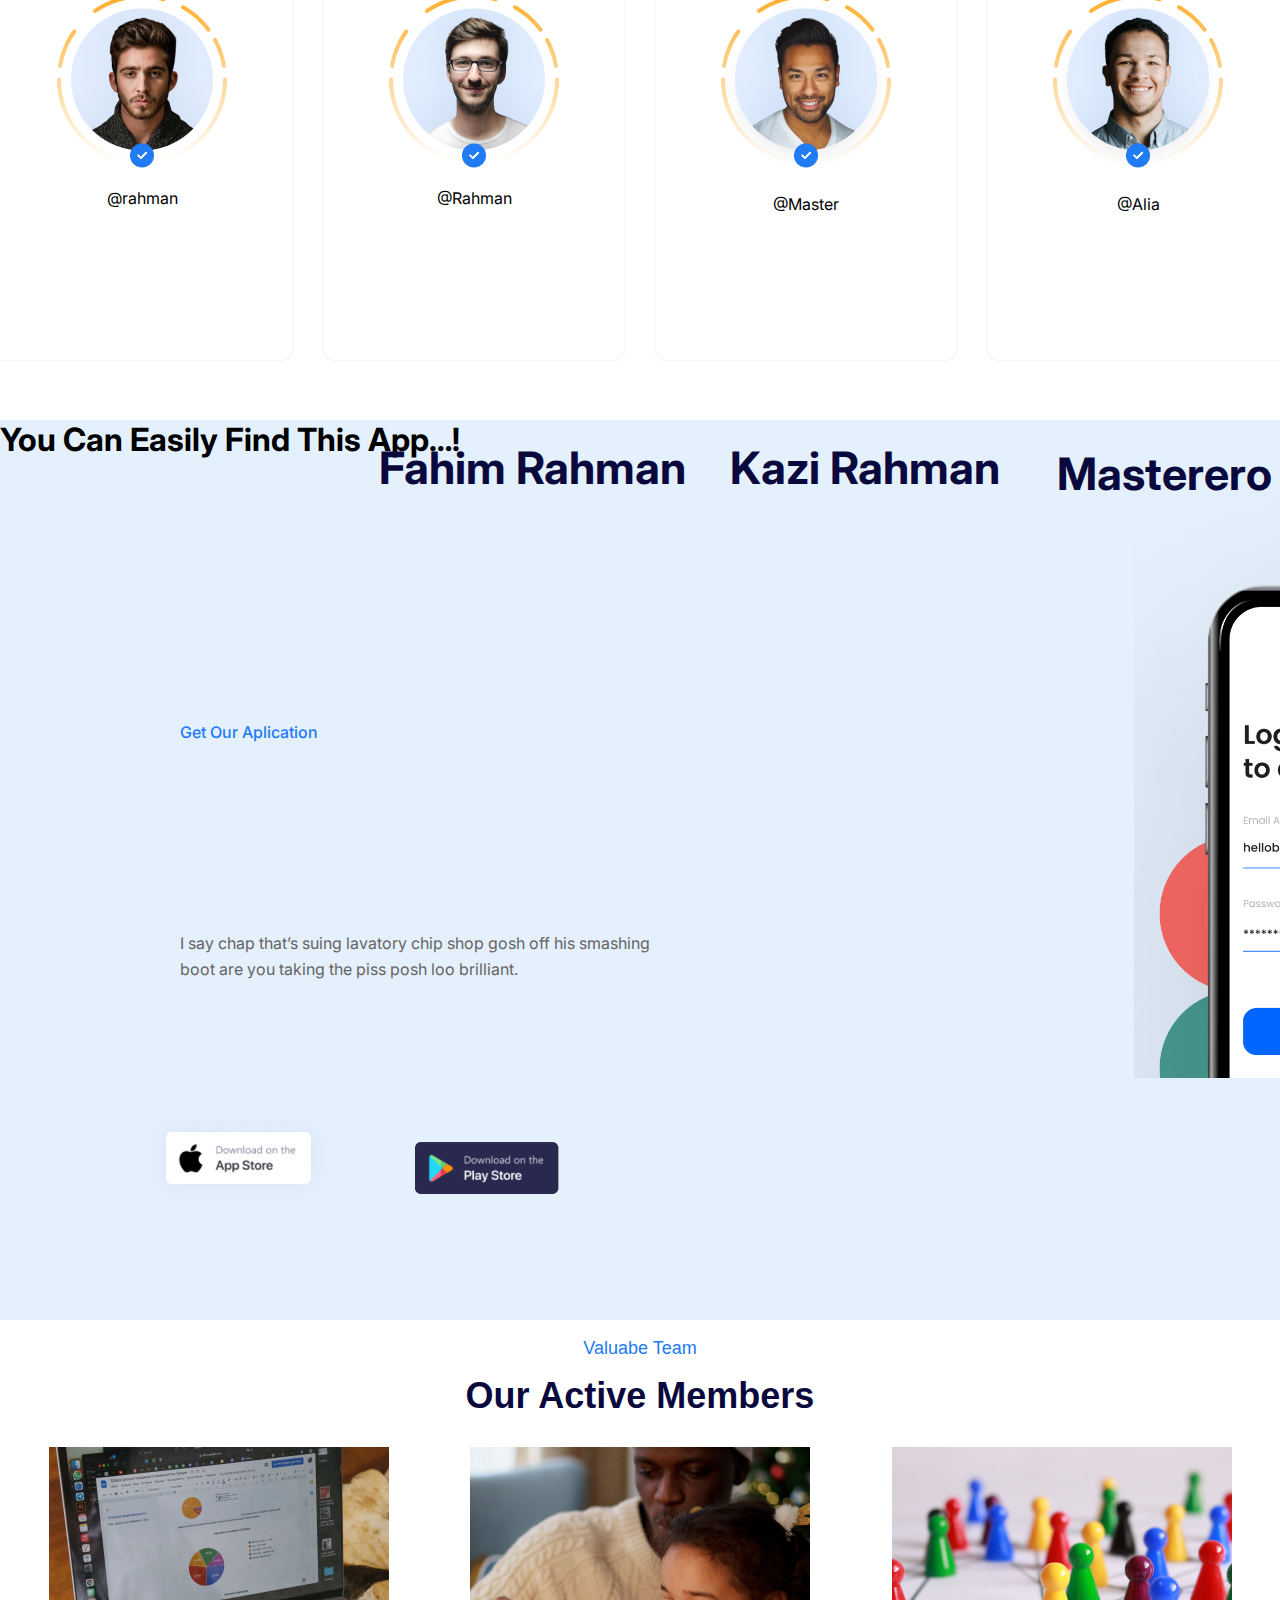
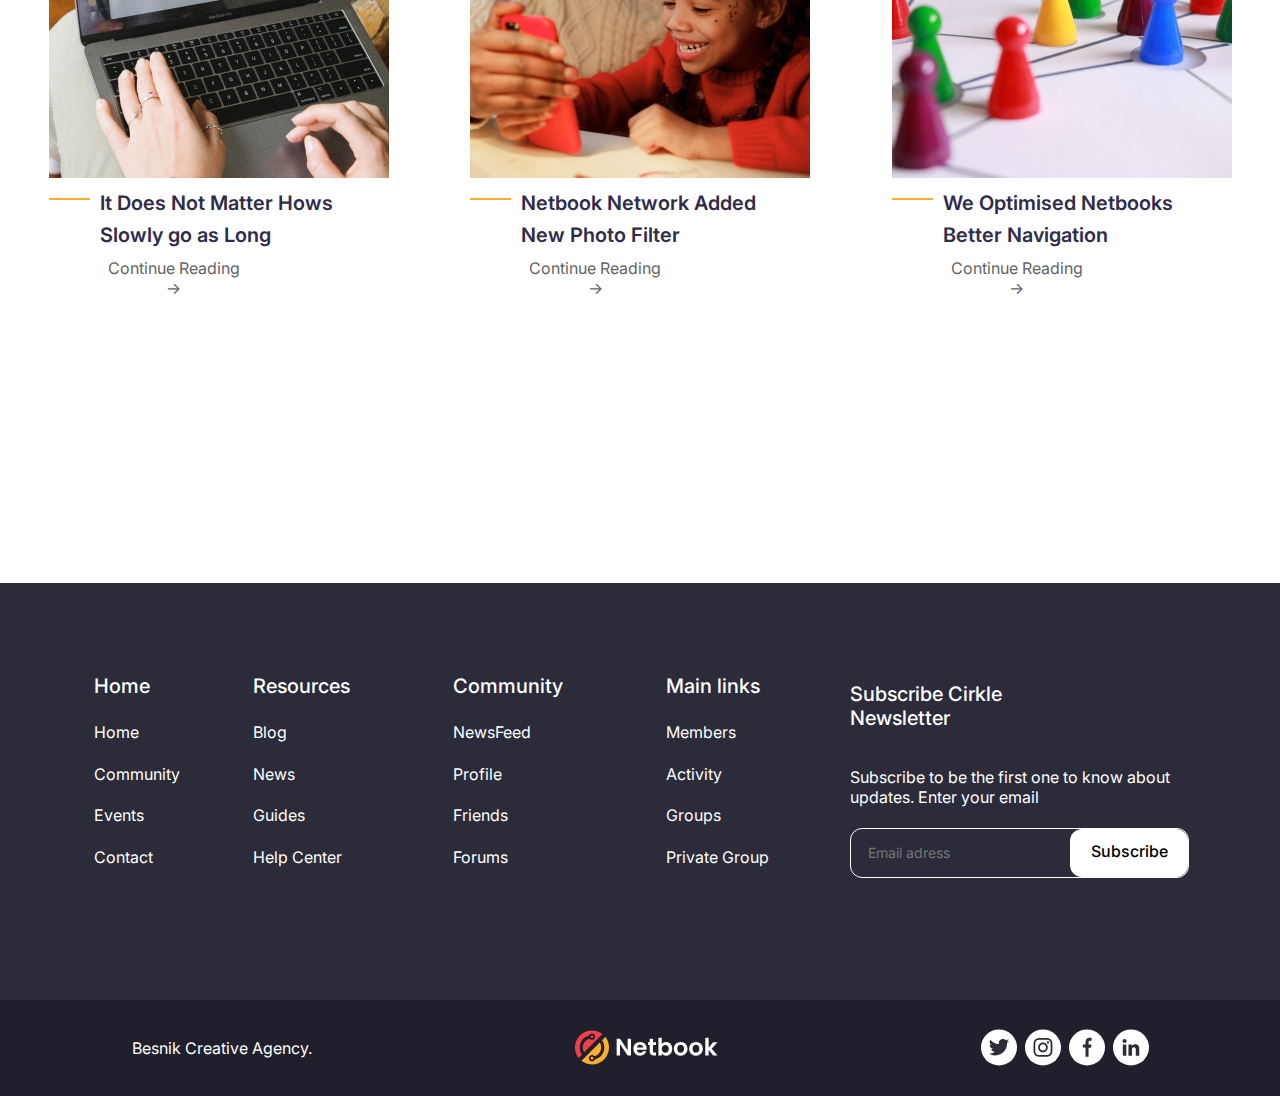
==== commit 188443f7: "home adjustment]" ====
--- a/html/index.html
+++ b/html/index.html
@@ -7,7 +7,40 @@
     <link rel="stylesheet" href="../css/index.css">
     <title>Atividade semanal 3</title>
   </head>
+
   <body>
+    <div id="div">
+      <header>
+          <nav id="nav">
+            <main class="ordem">
+                <img src="/img/home/logo.svg">
+                <p class="cor">Home</p>
+                <p class="cor1">Community <img src="/img/home/downArrow.svg"></p>
+                <p class="cor1">Blog</p>
+                <p class="cor1">Events</p>
+            </main>
+            <button id="botao">Log in</button>
+          </nav>
+          <hr id="hr">
+          <article>
+              <article id="article">
+                  <section>
+                    <button id="botao1">Netbook community</button>
+                    <p class="size">Your Solutions For <br> Community!</p>
+                    <p class="size1"> More than 2 billion people in over countries use socibook <br>
+                        to stay in touch with friends & family.
+                    </p>
+                    <article id="article1">
+                      <button id="botao2">About More</button>
+                      <button id="botao3">Invite Friend</button>
+                    </article>
+                  </section>
+                  <aside><img class="foto" src="/img/home/Iamge.png"></aside>
+              </article>
+          </article>
+      </header>
+  </div>
+
     <header id="header">
       <nav></nav>
     </header>
--- a/css/index.css
+++ b/css/index.css
@@ -3,6 +3,129 @@
 body{
     margin: 0px;
     width: 100%;
+}
+
+*{
+    font-family: inter;
+}
+
+#div{
+    background: linear-gradient(311.76deg, #D4E7FE -15.24%, #FFFFFF 78.85%);
+    padding-bottom: 85.5px;
+}
+
+#nav{
+    display: flex;
+    align-items: center;
+    justify-content: space-around;
+    padding-top: 30px;
+}
+
+#hr{
+    border: 1px solid #217BF4;
+    padding: 0%;
+}
+
+#botao{
+    display: flex;
+    justify-content: center;
+    align-items: center;
+    Width: 123px;
+    Height: 50px;
+    background: #217BF4;
+    border: none;
+    border-radius: 14px;
+    color: #fff;
+    font-weight: 600;
+    font-size: 18px;
+}
+
+.cor{
+    color: #2B2B39;
+    font-weight: 600;
+    font-size: 18px;
+}
+
+.cor1{
+    color: #656464;
+    font-weight: 500;
+    font-size: 18px;
+}
+
+.ordem{
+    display: flex;
+    align-items: center;
+    gap: 70px;
+}
+
+#article{
+    display: flex;
+    justify-content: center;
+    padding-top: 150px;
+}
+
+#article1{
+    display: flex;
+    gap: 20px;
+}
+
+#botao1{
+    display: flex;
+    justify-content: center;
+    align-items: center;
+    width: 200px;
+    height: 50px;
+    border: none;
+    border-radius: 8px;
+    color: #217BF4;
+    font-weight: 500;
+    font-size: 16px;
+}
+
+.size{
+    font-weight: 700;
+    font-size: 60px;
+    color: #0A093D;
+}
+
+.size1{
+    font-weight: 400;
+    font-size: 20px;
+    padding-top: none;
+    color: #656464;
+}
+
+.foto{
+    padding-left: 98px;
+}
+
+#botao2{
+    display: flex;
+    justify-content: center;
+    align-items: center;
+    width: 162px;
+    height: 62px;
+    background: #217BF4;
+    box-shadow: 0px 7px 22px -6px rgba(33, 123, 244, 0.34);
+    border: none;
+    border-radius: 14px;
+    color: #fff;
+    font-weight: 500;
+    font-size: 16px;
+    
+}
+
+#botao3{
+    display: flex;
+    justify-content: center;
+    align-items: center;
+    width: 162px;
+    height: 62px;
+    border: 1px solid #217BF4;
+    border-radius: 14px;
+    color: #217BF4;
+    font-weight: 500;
+    font-size: 16px;
 }
 
 #header {
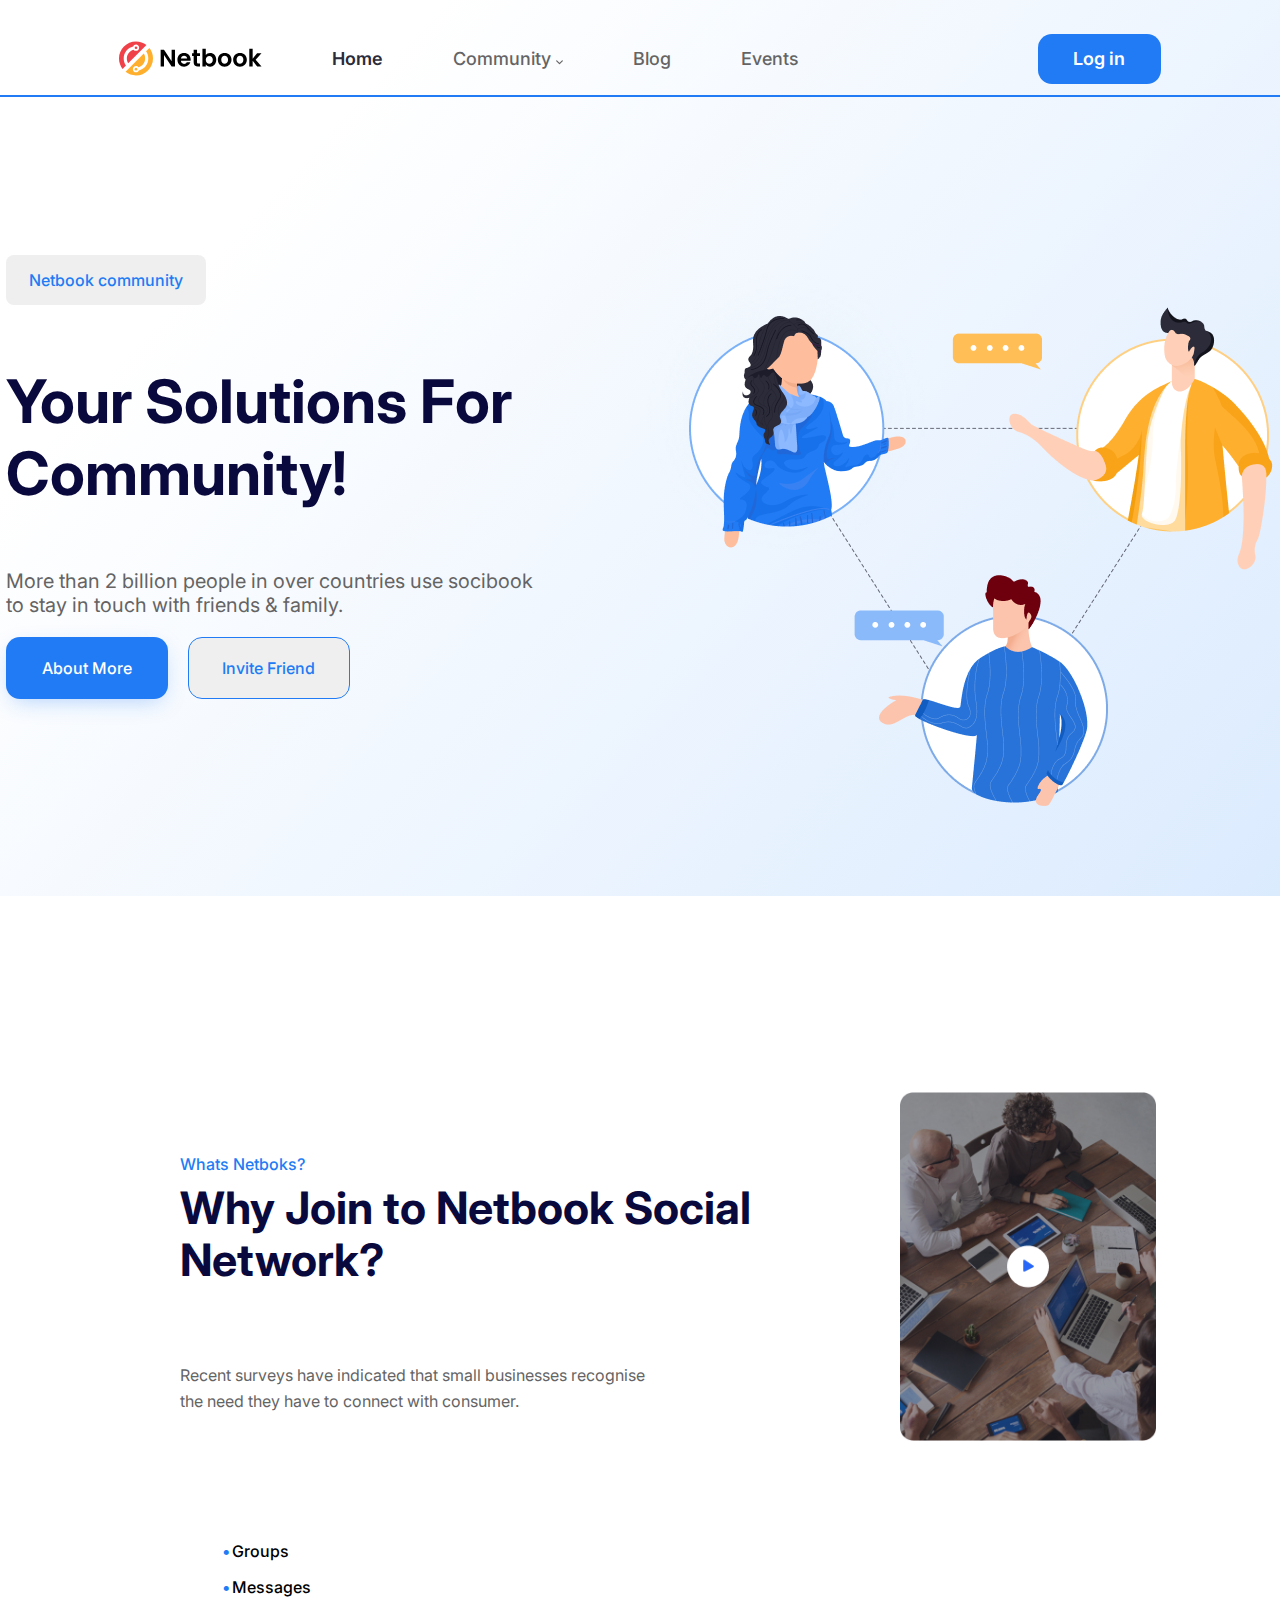
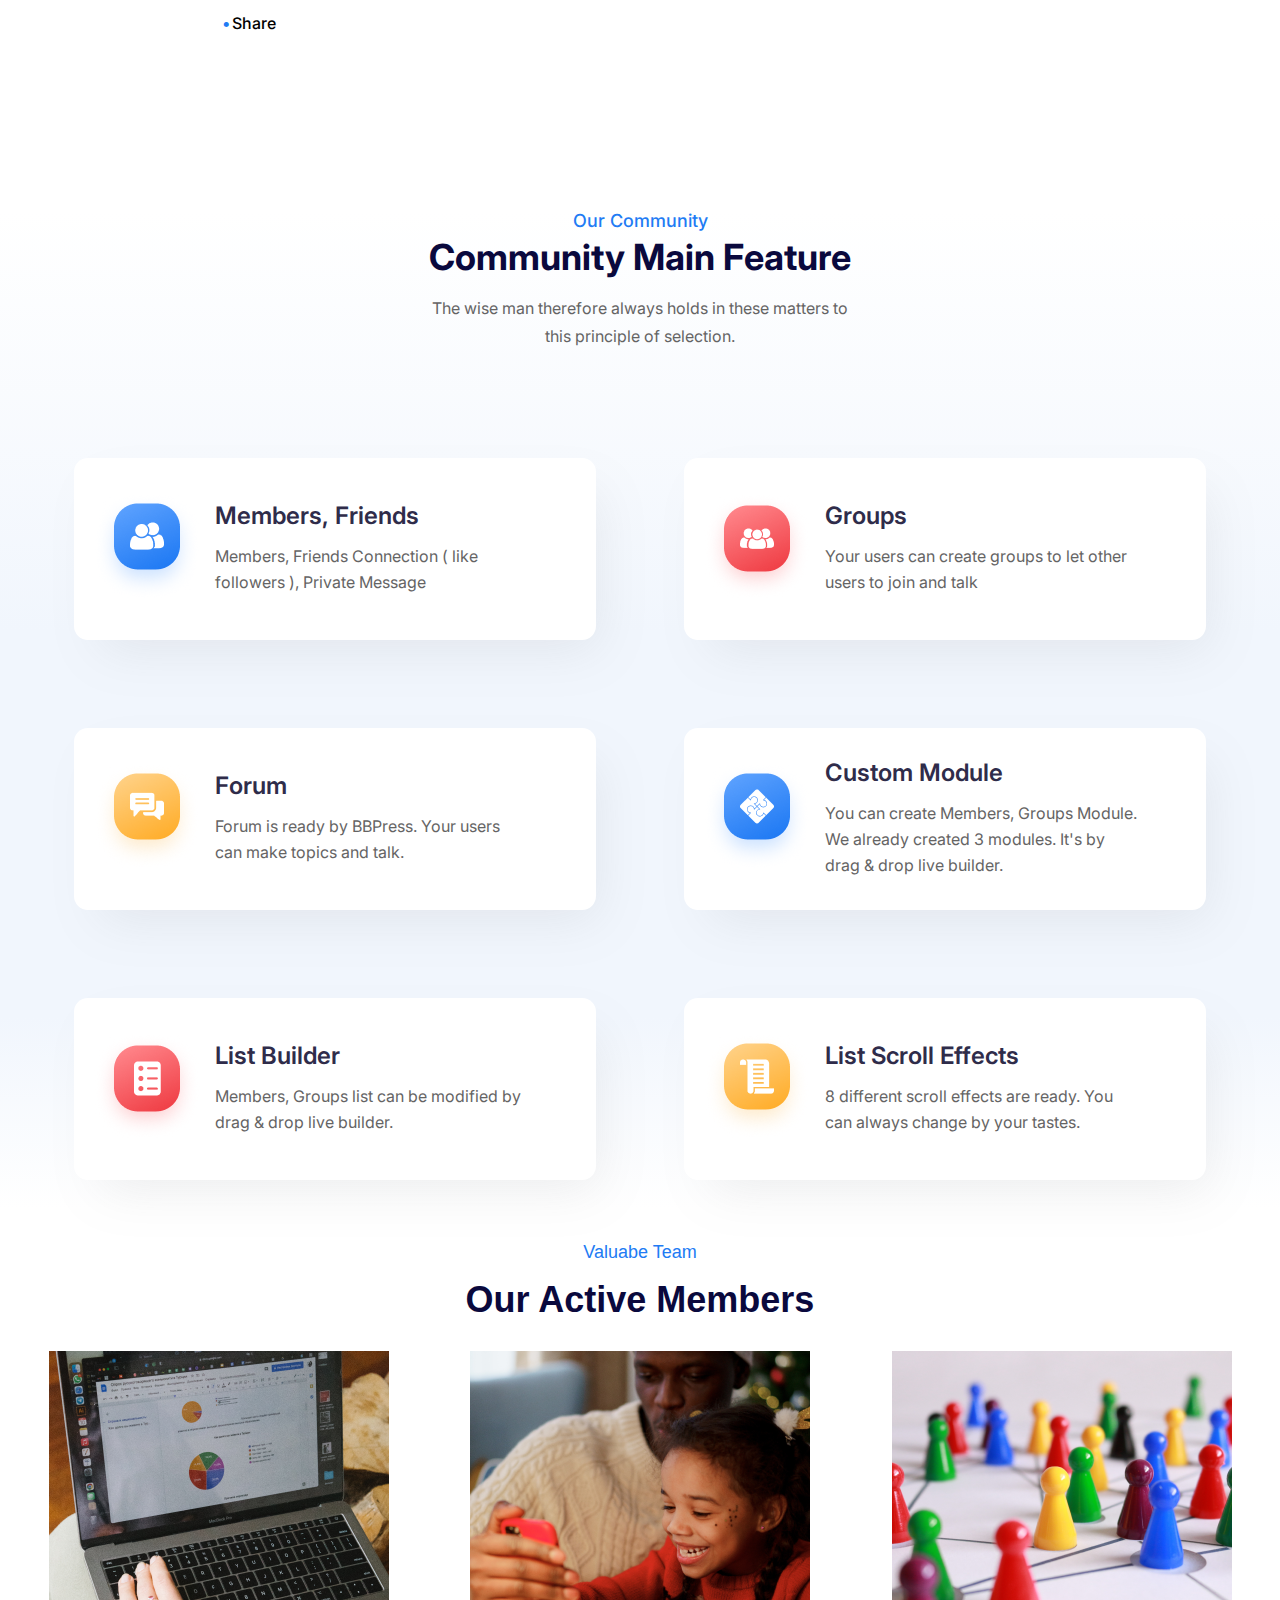
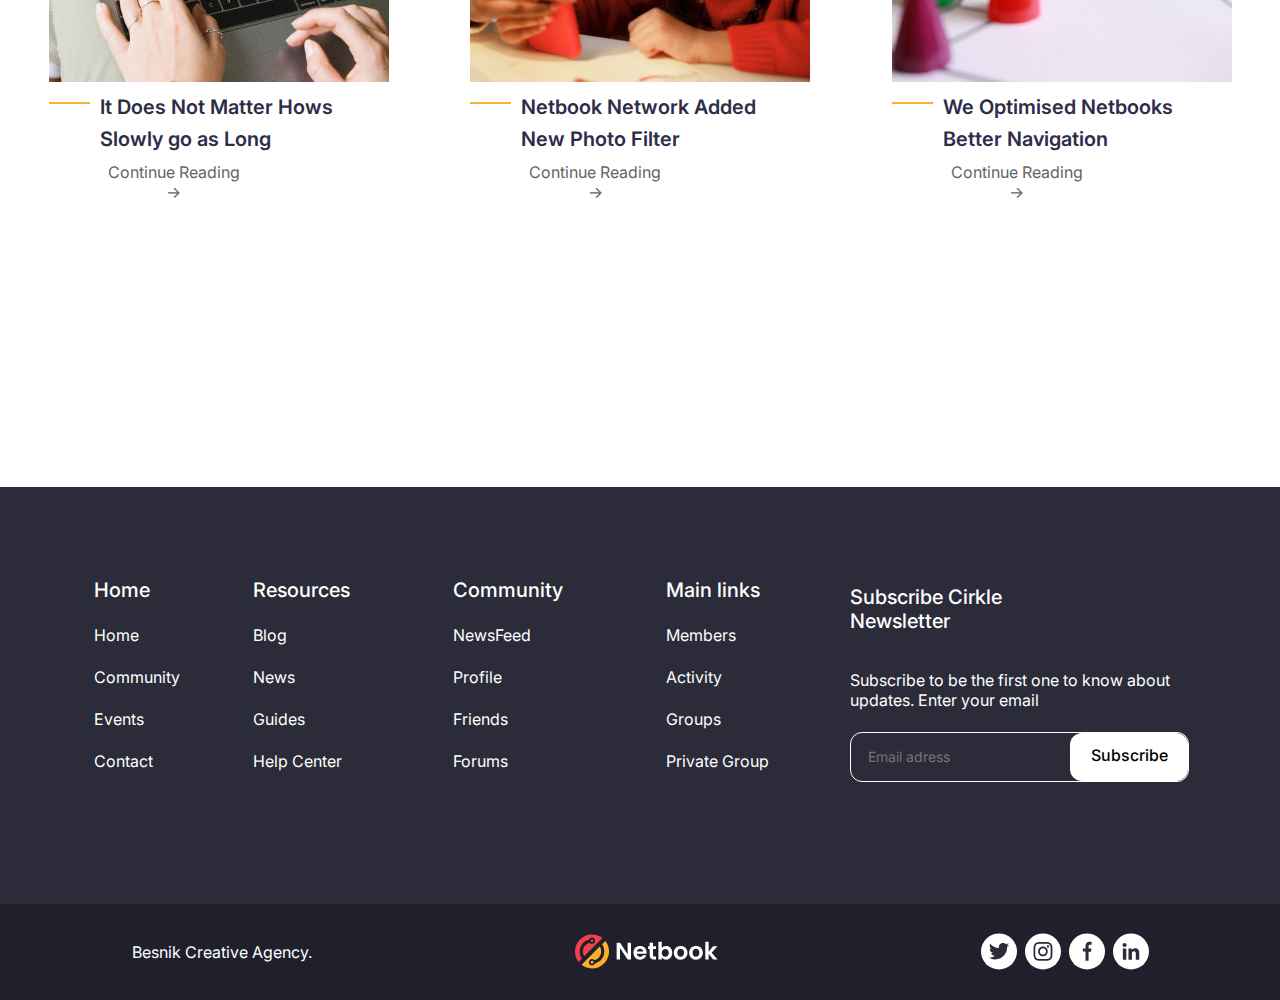
==== commit fef7dab2: "adjust develop branch" ====
--- a/html/index.html
+++ b/html/index.html
@@ -52,24 +52,30 @@
       </section>
 
       <section id="sobre-nos">
-        <article><header class="netbok">
-          <h1>Why Join to Netbook Social Network?</h1>
-          <h2>Whats Netboks?</h2></header>
-          <p class= "text1">
-            Recent surveys have indicated that small businesses recognise the need they have to connect with consumer.          </p>
+        <article>
+          <header class="netbok">
+            <h1>Why Join to Netbook Social Network?</h1>
+            <h2>Whats Netboks?</h2>
+            <p class= "text1">
+              Recent surveys have indicated that small businesses recognise the need they have to connect with consumer.
+            </p>
+          </header>
         </article>
+
+        <div class="list"> 
+          <ul class="list1">
+            <li>Groups</li>
+            <br/> 
+            <li>Messages</li>
+            <br/> 
+            <li>Share</li>
+          </ul>
+        </div>
+        
         <img src="../img/Image (1).png" alt="notbook" class="notbook">
         <img src="../img/Image (2).png" alt="cabos" class="cabos">
         <a href=""><img src="../img/Image.png" alt="reuniao" class="reuniao"></a>
-        <div class="list"> 
-          <ul class="list1">
-              <li>Groups</li>
-              <br/> 
-              <li>Messages</li>
-              <br/> 
-              <li>Share</li>
-          </ul>
-        </div>
+        
       </section>
 
       <section id="avaliacoes">
@@ -147,65 +153,6 @@
         </main>
       </section>
 
-      <section id="membros">
-        <article></article>
-        <figure></figure> 
-        <article class="article-tamannho">
-          <p class="formatacao-azul">Valuabe Team</p>
-          <p class="formatacao-negreito">Our Active Members</p>
-          <p class="formatacao-de-texto-comum">when an unknow printer took a galley of type and meeting <br> fari scramebled it.</p>
-          <div class="menu-member-box">
-              
-          </div>
-          <div class="menu-member">
-            <div class="menu-links">
-            Newst 
-            </div>
-            <div class="menu-links">
-            Popular 
-            </div>
-            <div class="menu-links">
-              Active          
-            </div>
-          </div>          
-        </article>
-        <figure   class="perfil">
-          <div class="perfil-box">
-            <img src="/img-pefil/perfil3.png">
-            <p class="nome-perfil">Fahim Rahman</p> <br>
-            <p class="id-perfil">@rahman</p>
-          </div>
-          <div class="perfil-box">
-            <img src="/img-pefil/perfil4.png"> 
-            <p class="nome-perfil">Kazi Rahman</p> <br>
-            <p class="id-perfil">@Rahman</p>           
-          </div>
-          <div class="perfil-box">
-            <img src="/img-pefil/perfil1.png">
-            <p class="nome-perfil">Masterero Ali</p> <br>
-            <p class="id-perfil">@Master</p>
-          </div>
-          <div class="perfil-box">
-            <img src="/img-pefil/perfil2.png">
-            <p class="nome-perfil">Alia Karon</p> <br>
-            <p class="id-perfil">@Alia</p>
-          </div>
-        </figure>
-      </section>
-      <section id="publicidade">
-        <article><header class="title">
-          <h1>You Can Easily Find This App…!</h1>
-          <h2>Get Our Aplication</h2></header>
-          <p class= "text">
-            I say chap that’s suing lavatory chip shop gosh off his smashing boot are you taking the piss posh loo brilliant.
-          </p>
-        </article>
-        <img src="../img/celular.png" alt="celular" class="celular">
-        <div class="store"> 
-              <a href="" class="play"><img src="../img/play.png" alt=""></a></li>
-              <a href="" class="apple"><img src="../img/apple.png" alt=""></a></li>
-        </div>
-      </section>
       <section id="ultimas-noticias">
         <article>
           <p class="formatacao-azul">Valuabe Team</p>
--- a/css/index.css
+++ b/css/index.css
@@ -128,31 +128,11 @@
     font-size: 16px;
 }
 
-#header {
-
-}
-
-#header nav {
-
-}
-
-#home {
-
-}
-
-#home article {
-
-}
-
-#home figure {
-
-}
-
 #sobre-nos {
     background-color: #ffff;
     height: 100vh;
 }
- 
+
 .netbok h1{
     font-family: 'Inter';
     font-style: normal;
@@ -192,7 +172,7 @@
     margin-left: 20vh;
 }
 
- .celular {
+.celular {
     position: absolute;
     width: 40%;
     margin-left: 126vh;
@@ -232,7 +212,7 @@
     content: '\2022';
     margin: 0 2px;
     color: #217BF4 
-   }
+}
 
 .reuniao {
     position: absolute;
@@ -253,19 +233,6 @@
     margin-top: 7vh;
     width: 20%;
     margin-left: 150vh;
-}
-
-#sobre-nos article {
-
-}
-
-#sobre-nos figure {
-
-}
-
-#publicidade {
-    background-color: #E5F0FD;
-    height: 100vh;
 }
 
 #comunidade {
@@ -369,7 +336,6 @@
     flex-direction: column;
     align-items: center;
     text-align: center;
-   
 }
 
 .article-tamannho{
@@ -464,56 +430,6 @@
     margin-left: 20vh;
 }                   
 
-.title h2{
-    font-family: 'Inter';
-    font-style: normal;
-    font-weight: 500;
-    font-size: clamp(0.1em, 0.2em + 1vw, 1.5em);
-    line-height: 18px;
-    color: #217BF4;
-    position: absolute;
-    margin-top: 27vh;
-    width: 60vh;
-    margin-left: 20vh;
-}                   
-
-.text {
-    font-family: 'Inter';
-    font-style: normal;
-    font-weight: 400;
-    font-size: clamp(0.1em, 0.2em + 1vw, 1.5em);
-    line-height: 26px;
-    color: #656464;
-    position: absolute;
-    margin-top: 50vh;
-    width: 54vh;
-    margin-left: 20vh;
-}
-
- .celular {
-    position: absolute;
-    width: 40%;
-    margin-left: 126vh;
-}
-
-.store {
-    position: absolute;
-    margin-top: 70vh;
-    max-width: 450px;
-    display: flex;
-    flex-flow: row wrap;
-    display: flex;
-    justify-content: space-between;
-    margin-left: 16vh;
-
-}
-
-.play img{
-    position: absolute;
-    left: 30vh;
-    top: 3.5vh;
-}
-
 #ultimas-noticias{
     background-color: #FFFFFF;
     height: 863px;
@@ -521,8 +437,14 @@
     flex-direction: column;
     align-items: center;
     text-align: center;
-    
-}
+}
+
+.play img{
+    position: absolute;
+    left: 30vh;
+    top: 3.5vh;
+}
+
 .noticias-imgs-box{
     width: 1183px;
     height: 400px;
@@ -587,7 +509,6 @@
     justify-content: space-evenly;
     width: 668px;
     height: 339px;
-      
 }
 .tableNav table{
     height: 218px;
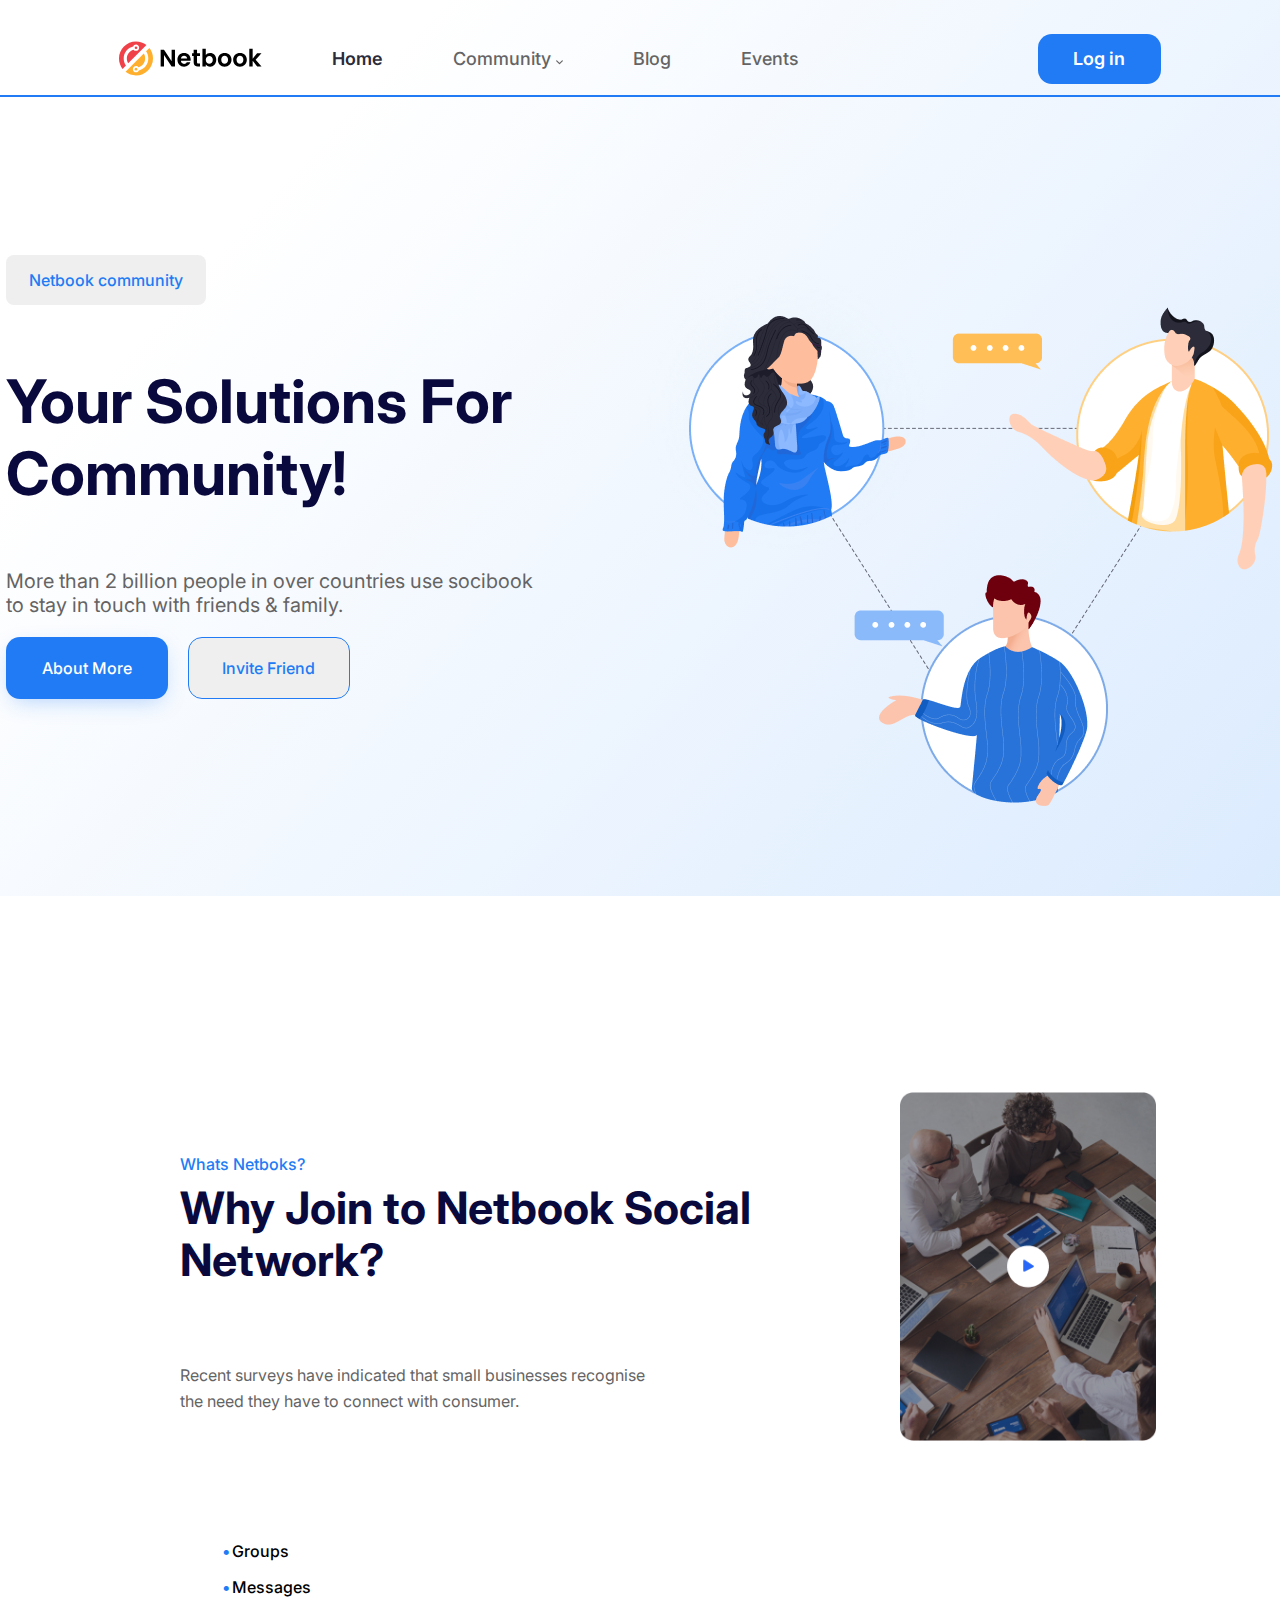
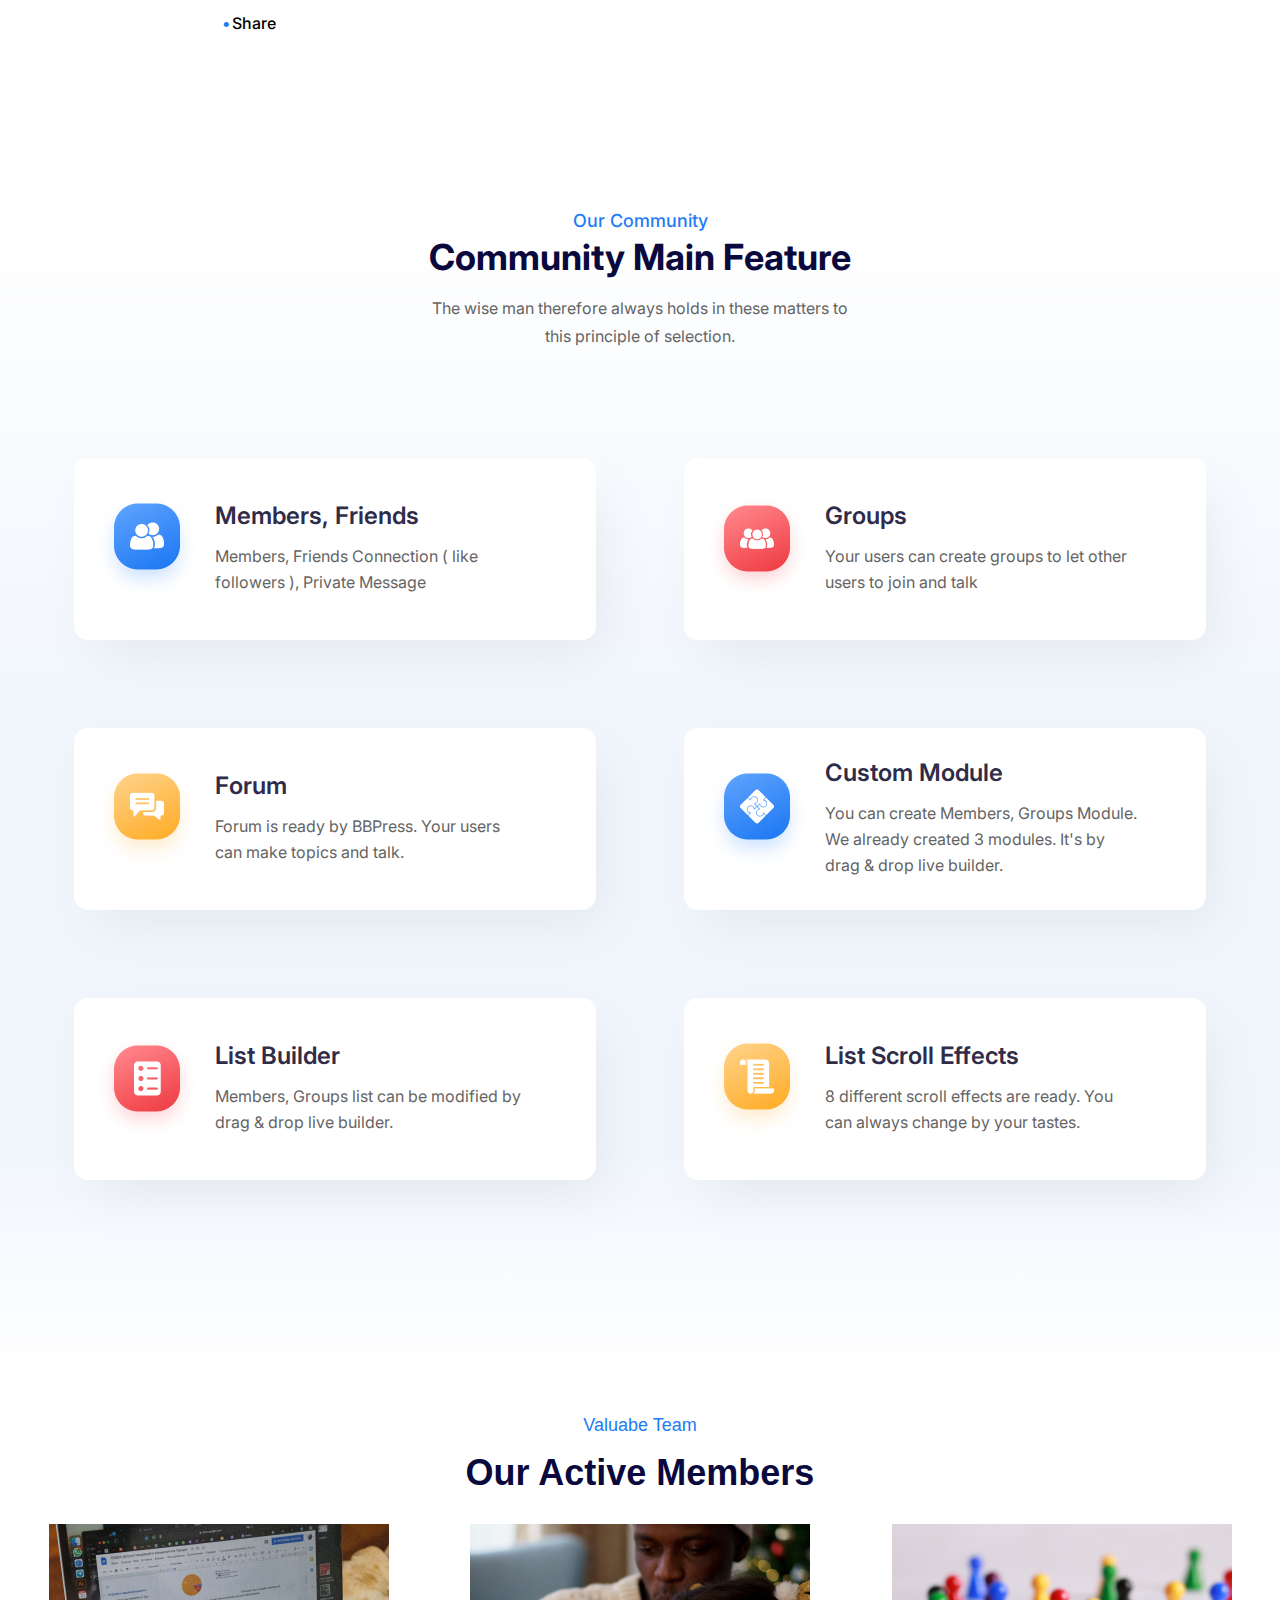
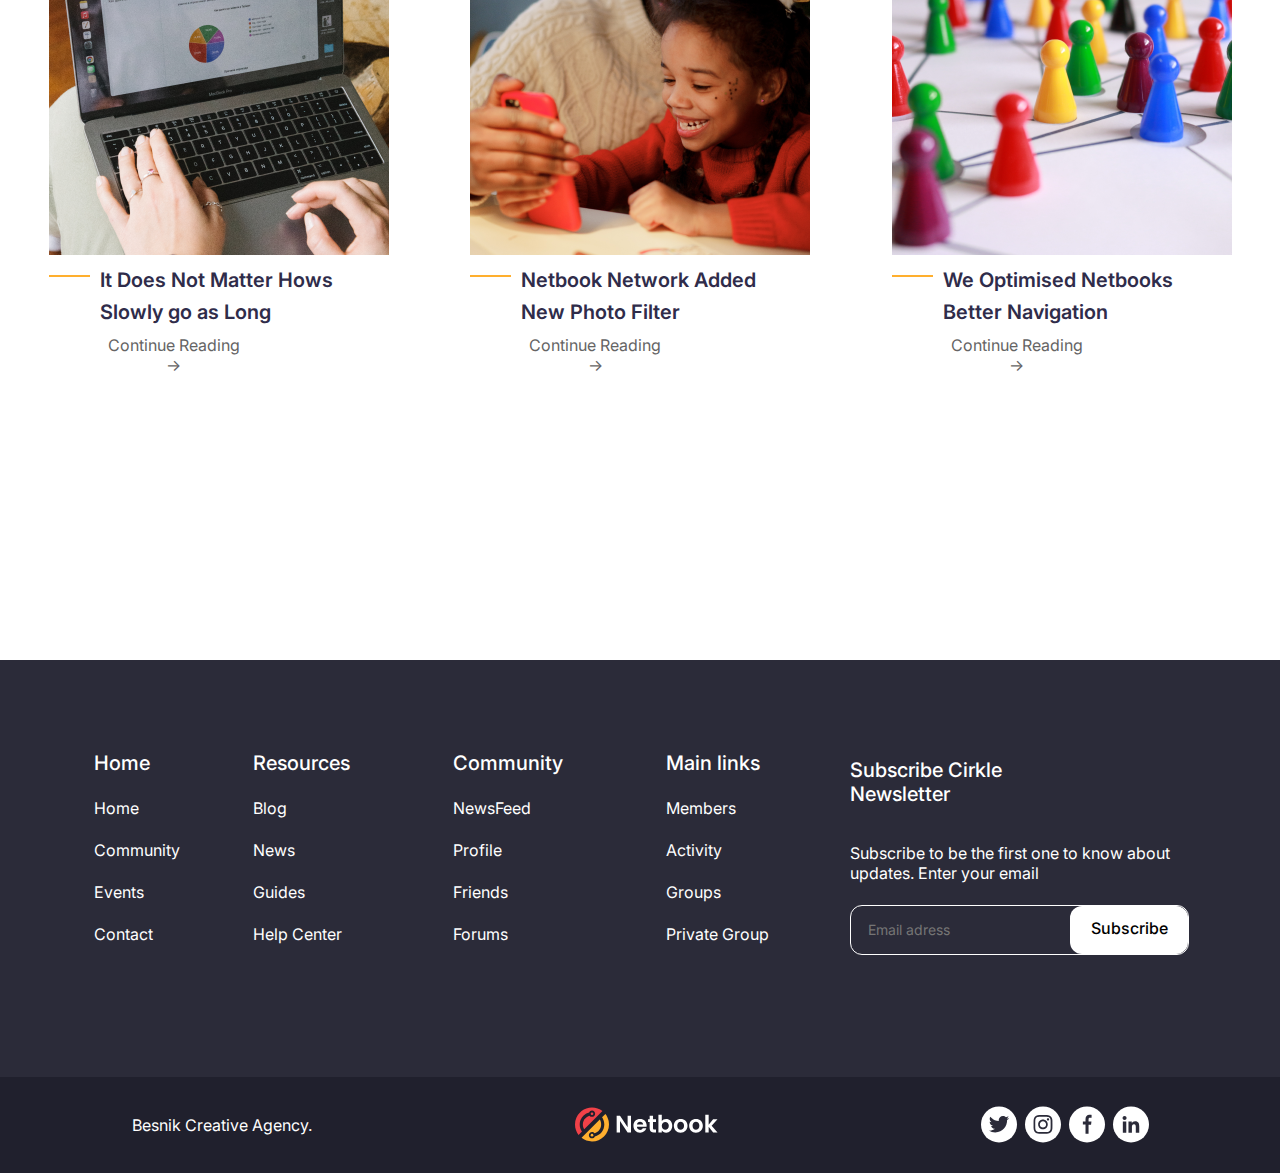
==== commit 535499cf: "remove extra modules" ====
--- a/html/index.html
+++ b/html/index.html
@@ -75,7 +75,6 @@
         <img src="../img/Image (1).png" alt="notbook" class="notbook">
         <img src="../img/Image (2).png" alt="cabos" class="cabos">
         <a href=""><img src="../img/Image.png" alt="reuniao" class="reuniao"></a>
-        
       </section>
 
       <section id="avaliacoes">
--- a/css/index.css
+++ b/css/index.css
@@ -247,6 +247,8 @@
     display: flex;
     flex-wrap: wrap;
     justify-content: center;
+    margin-bottom: 173px;
+    width: 1224px;
 }
 
 #comunidade header {
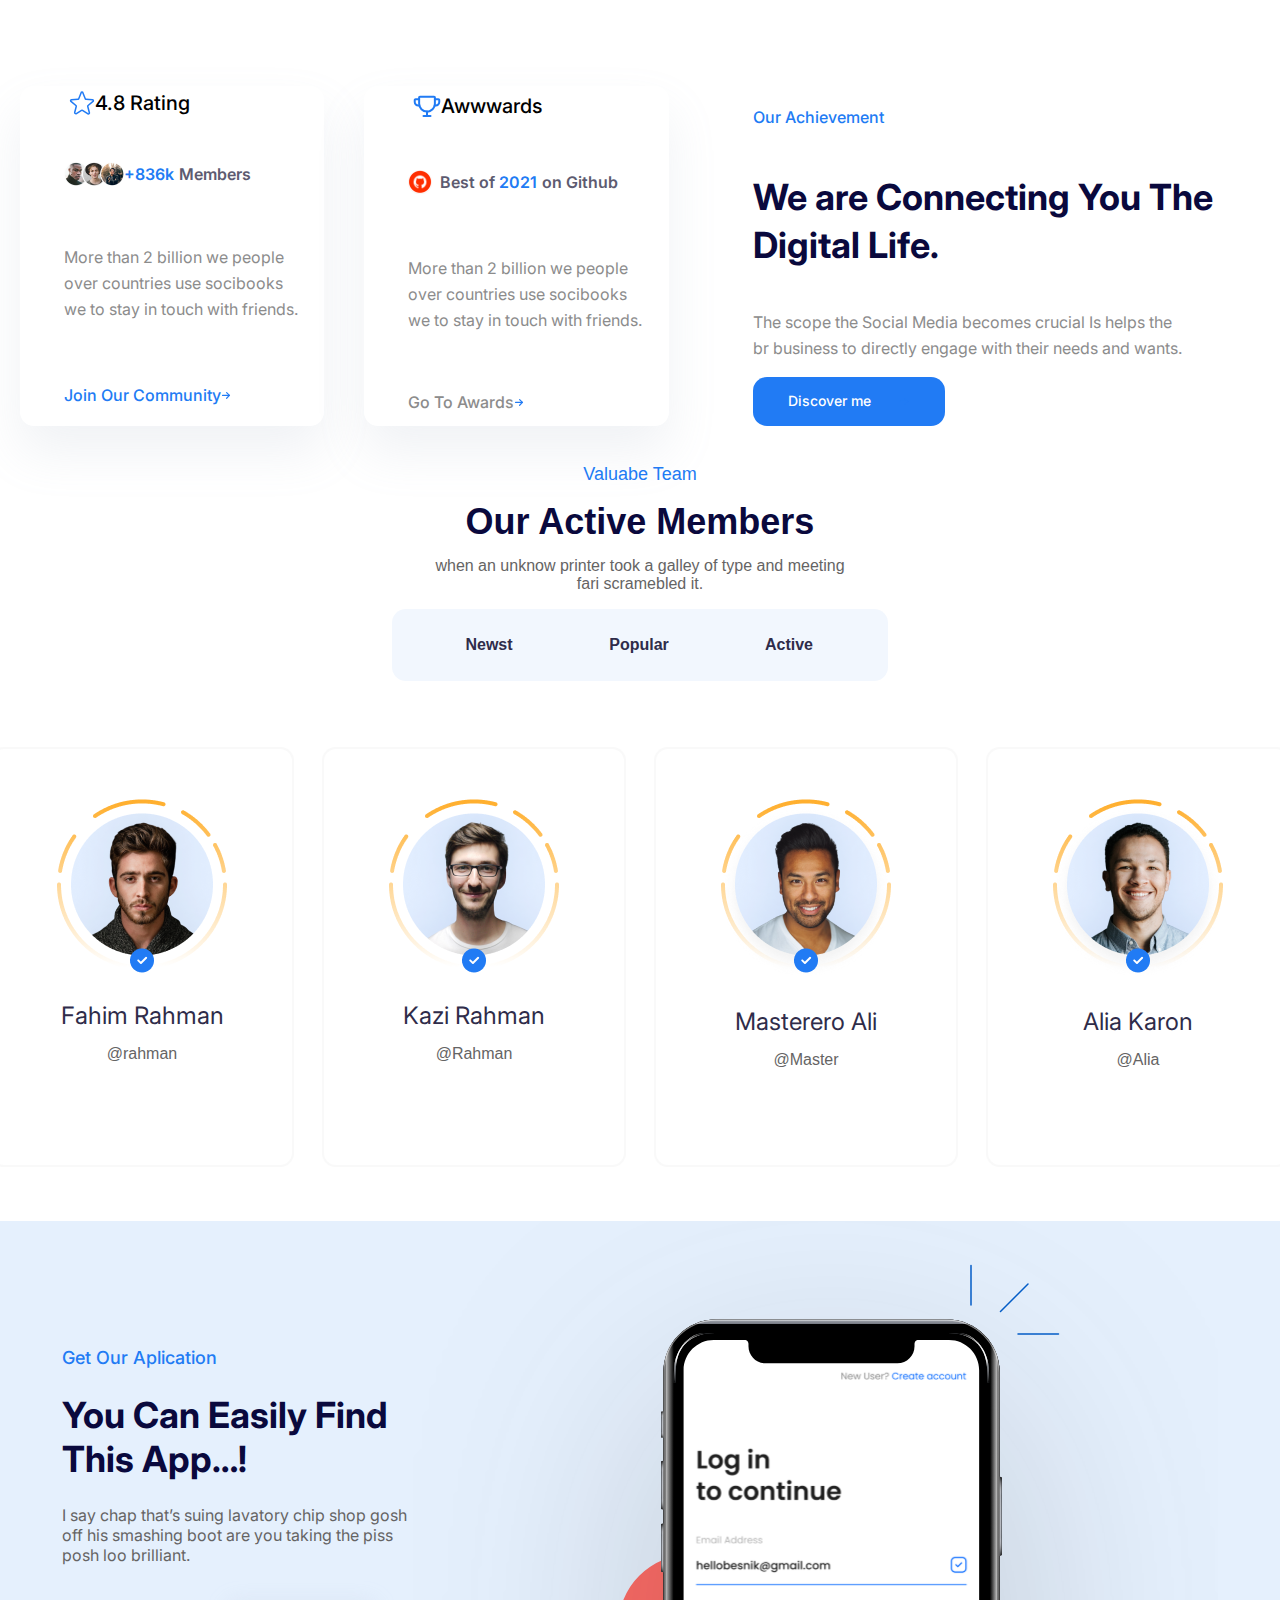
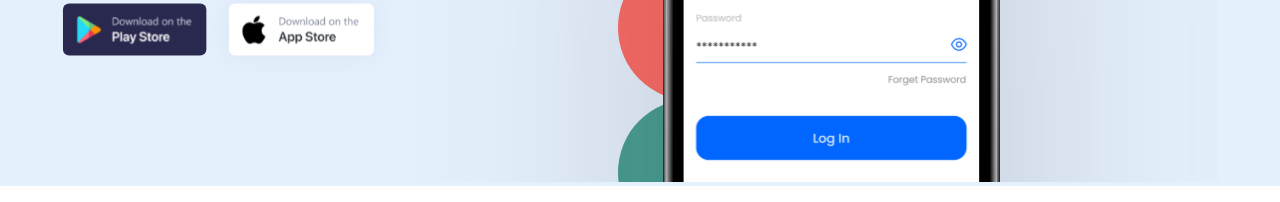
==== commit a7c3750b: "juntando e resolvendo conflitos de ratings" ====
--- a/html/index.html
+++ b/html/index.html
@@ -7,40 +7,7 @@
     <link rel="stylesheet" href="../css/index.css">
     <title>Atividade semanal 3</title>
   </head>
-
   <body>
-    <div id="div">
-      <header>
-          <nav id="nav">
-            <main class="ordem">
-                <img src="/img/home/logo.svg">
-                <p class="cor">Home</p>
-                <p class="cor1">Community <img src="/img/home/downArrow.svg"></p>
-                <p class="cor1">Blog</p>
-                <p class="cor1">Events</p>
-            </main>
-            <button id="botao">Log in</button>
-          </nav>
-          <hr id="hr">
-          <article>
-              <article id="article">
-                  <section>
-                    <button id="botao1">Netbook community</button>
-                    <p class="size">Your Solutions For <br> Community!</p>
-                    <p class="size1"> More than 2 billion people in over countries use socibook <br>
-                        to stay in touch with friends & family.
-                    </p>
-                    <article id="article1">
-                      <button id="botao2">About More</button>
-                      <button id="botao3">Invite Friend</button>
-                    </article>
-                  </section>
-                  <aside><img class="foto" src="/img/home/Iamge.png"></aside>
-              </article>
-          </article>
-      </header>
-  </div>
-
     <header id="header">
       <nav></nav>
     </header>
@@ -48,196 +15,123 @@
     <main>
       <section id="home">
         <article></article>
-        <figure></figure> 
+        <figure></figure>
       </section>
 
       <section id="sobre-nos">
-        <article>
-          <header class="netbok">
-            <h1>Why Join to Netbook Social Network?</h1>
-            <h2>Whats Netboks?</h2>
-            <p class= "text1">
-              Recent surveys have indicated that small businesses recognise the need they have to connect with consumer.
-            </p>
-          </header>
-        </article>
-
-        <div class="list"> 
-          <ul class="list1">
-            <li>Groups</li>
-            <br/> 
-            <li>Messages</li>
-            <br/> 
-            <li>Share</li>
-          </ul>
-        </div>
-        
-        <img src="../img/Image (1).png" alt="notbook" class="notbook">
-        <img src="../img/Image (2).png" alt="cabos" class="cabos">
-        <a href=""><img src="../img/Image.png" alt="reuniao" class="reuniao"></a>
+        <article></article>
+        <figure></figure>
       </section>
 
-      <section id="avaliacoes">
+      <section class="avaliacoes">
+        <article class="rating-cards">
+          <h2><img src="/img-pefil/rating-star.svg">4.8 Rating</h2>
+          
+          <h3><img src="/img-pefil/people.png" id="people-img"><span>+836k</span>Members</h3>
+          <p>
+            More than 2 billion we people over countries use socibooks we to stay in touch with friends.
+          </p>
+          <h4>
+            Join Our Community<img src="/img-pefil/ArrowRight.svg">
+          </h4>
+        </article>
+        <article class="rating-cards">
+          <h2><img src="/img-pefil/Trophy.svg">Awwwards</h2>
+          
+          <h3><img src="/img-pefil/GITHUBICON.png" id="GITHUB-logo">&nbsp&nbspBest of&nbsp<span>2021</span>on Github</h3>
+          <p>
+            More than 2 billion we people over countries use socibooks we to stay in touch with friends.
+          </p>
+          <p id="go-to-awards">Go To Awards<img src="/img-pefil/ArrowRight.svg">
+          </h4>
+        </article>
+        <article class="discover-cards">
+          <h4>Our Achievement</h4>
+          <h1>We are Connecting You The Digital Life.</h1>
+          <p>The scope the Social Media becomes crucial Is helps the</br>br business to directly engage with their needs and wants.</p>
+          <button><p id="botao-text">Discover me </p><img src="/img-pefil/ArrowRight.svg"></button>
+        </article>
+      </section>
+
+      <section id="comunidade">
         <article></article>
       </section>
 
-      <section id="comunidade">
-        <header>
-          <p>Our Community</p>
-          <h1>Community Main Feature</h1>
-          <p>The wise man therefore always holds in these matters to this principle of selection.</p>
-        </header>
+      <section id="membros">
+        <article class="article-tamannho">
+          <p class="formatacao-azul">Valuabe Team</p>
+          <p class="formatacao-negreito">Our Active Members</p>
+          <p class="formatacao-de-texto-comum">when an unknow printer took a galley of type and meeting <br> fari scramebled it.</p>
+          <div class="menu-member-box">
+              
+          </div>
+          <div class="menu-member">
+            <div class="menu-links">
+            Newst 
+            </div>
+            <div class="menu-links">
+            Popular 
+            </div>
+            <div class="menu-links">
+              Active          
+            </div>
+          </div>          
+        </article>
+        <figure   class="perfil">
+          <div class="perfil-box">
+            <img src="/img-pefil/perfil3.png">
+            <p class="nome-perfil">Fahim Rahman</p> <br>
+            <p class="id-perfil">@rahman</p>
+          </div>
+          <div class="perfil-box">
+            <img src="/img-pefil/perfil4.png"> 
+            <p class="nome-perfil">Kazi Rahman</p> <br>
+            <p class="id-perfil">@Rahman</p>           
+          </div>
+          <div class="perfil-box">
+            <img src="/img-pefil/perfil1.png">
+            <p class="nome-perfil">Masterero Ali</p> <br>
+            <p class="id-perfil">@Master</p>
+          </div>
+          <div class="perfil-box">
+            <img src="/img-pefil/perfil2.png">
+            <p class="nome-perfil">Alia Karon</p> <br>
+            <p class="id-perfil">@Alia</p>
+          </div>
+        </figure>
+      </section>
 
-        <main>
-          <article>
-            <figure>
-              <img src="/img/icons/members-icon.png" alt="members">
-            </figure>
-            <div>
-              <h2>Members, Friends</h2>
-              <p>Members, Friends Connection ( like followers ), Private Message</p>
-            </div>
-          </article>
+      <section id="publicidade">
+        <article class="phone-stores">
+          <h3>
+            Get Our Aplication
+          </h3>
+          <h1>
+            You Can Easily Find 
+            This App…!
+          </h1>
+          <p>
+            I say chap that’s suing lavatory chip shop gosh off his smashing boot are you taking the piss posh loo brilliant.
+          </p>
+          <div class="phone-store-imgs">
+            <img src="/img-pefil/google-play.svg">
+            <img src="/img-pefil/app-store.svg">
+          </div>
           
-          <article>
-            <figure>
-              <img src="/img/icons/groups-icon.png" alt="groups">
-            </figure>
-            <div>
-              <h2>Groups</h2>
-              <p>Your users can create groups to let other users to join and talk</p>
-            </div>
-          </article>
-          
-          <article>
-            <figure>
-              <img src="/img/icons/forum-icon.png" alt="forum">
-            </figure>
-            <div>
-              <h2>Forum</h2>
-              <p>Forum is ready by BBPress. Your users can make topics and talk.</p>
-            </div>
-          </article>
-  
-          <article>
-            <figure>
-              <img src="/img/icons/custom-module-icon.png" alt="custom-module">
-            </figure>
-            <div>
-              <h2>Custom Module</h2>
-              <p>You can create Members, Groups Module. We already created 3 modules. It's by drag & drop live builder.</p>
-            </div>
-          </article>
-  
-          <article>
-            <figure>
-              <img src="/img/icons/list-icon.png" alt="list">
-            </figure>
-            <div>
-              <h2>List Builder</h2>
-              <p>Members, Groups list can be modified by drag & drop live builder.</p>
-            </div>
-          </article>
-  
-          <article>
-            <figure>
-              <img src="/img/icons/list-scroll-icon.png" alt="list-scroll">
-            </figure>
-            <div>
-              <h2>List Scroll Effects</h2>
-              <p>8 different scroll effects are ready.
-                You can always change by your tastes.</p>
-            </div>
-          </article>
-        </main>
+        </article>
+        <figure class="big-phone">
+          <img src="/img-pefil/celular.svg">
+        </figure>
       </section>
 
       <section id="ultimas-noticias">
-        <article>
-          <p class="formatacao-azul">Valuabe Team</p>
-          <p class="formatacao-negreito">Our Active Members</p>
-        </article>
-        <figure class ="noticias-imgs-box">
-          <div class="noticia-box">
-            <img src="/img-noticias/noticia1.png">
-            <div class="texto-linha">
-              <p class="hr-formatacao"></p>
-              <p class="texto-noticias">  It Does Not Matter Hows <br> Slowly go as Long</p>
-            </div>
-              <p class="link-noticias">Continue Reading &#8594;</p>
-          </div>
-          <div class="noticia-box">
-            <img src="/img-noticias/notocia2.png">
-            <div class="texto-linha">
-              <p class="hr-formatacao"></p>
-              <p class="texto-noticias">  Netbook Network Added <br> New Photo Filter</p>
-            </div>
-              <p class="link-noticias">Continue Reading &#8594;</p>
-          </div>
-          <div class="noticia-box">
-            <img src="/img-noticias/noticia3.png">
-              <div class="texto-linha">
-                <p class="hr-formatacao"></p>
-                <p class="texto-noticias">  We Optimised Netbooks <br> Better Navigation</p>
-              </div>
-              <p class="link-noticias">Continue Reading &#8594;</p>
-          </div>
-        </figure>
+        <article></article>
+        <figure></figure>
       </section>
     </main>
+
     <footer id="footer">
       <nav></nav>
-    <section class="pageFooter">
-      <article class="tableNav">
-        <table>
-          <tr>
-            <th>Home</td>
-            <th>Resources</td>
-            <th>Community</td>
-            <th>Main links</td>
-          </tr>
-          <tr>
-            <td>Home</td>
-            <td>Blog</td>
-            <td>NewsFeed</td>
-            <td>Members</td>
-          </tr>
-          <tr>
-            <td>Community</td>
-            <td>News</td>
-            <td>Profile</td>
-            <td>Activity</td>
-          </tr>
-          <tr>
-            <td>Events</td>
-            <td>Guides</td>
-            <td>Friends</td>
-            <td>Groups</td>
-          </tr>
-          <tr>
-            <td>Contact</td>
-            <td>Help Center</td>
-            <td>Forums</td>
-            <td>Private Group</td>
-          </tr>
-        </table>
-      </article>
-      <article class="subscription-text">
-            <h3>Subscribe Cirkle</br>Newsletter
-            </h3>
-            <p>Subscribe to be the first one to know about updates. Enter your email</p>
-            <label>
-              <input type="text" placeholder="Email adress">
-              <button><p>Subscribe</p></button>
-            </label>
-      </article>
-    </section>
-    <footer>
-      <article class="true-footer">
-        <p>Besnik Creative Agency.</p>
-        <img src="/img-pefil/logo.svg">
-        <img src="/img-pefil/Social icon.svg">
-      </article>
     </footer>
   </body> 
 </html>--- a/css/index.css
+++ b/css/index.css
@@ -4,333 +4,6 @@
     margin: 0px;
     width: 100%;
 }
-
-*{
-    font-family: inter;
-}
-
-#div{
-    background: linear-gradient(311.76deg, #D4E7FE -15.24%, #FFFFFF 78.85%);
-    padding-bottom: 85.5px;
-}
-
-#nav{
-    display: flex;
-    align-items: center;
-    justify-content: space-around;
-    padding-top: 30px;
-}
-
-#hr{
-    border: 1px solid #217BF4;
-    padding: 0%;
-}
-
-#botao{
-    display: flex;
-    justify-content: center;
-    align-items: center;
-    Width: 123px;
-    Height: 50px;
-    background: #217BF4;
-    border: none;
-    border-radius: 14px;
-    color: #fff;
-    font-weight: 600;
-    font-size: 18px;
-}
-
-.cor{
-    color: #2B2B39;
-    font-weight: 600;
-    font-size: 18px;
-}
-
-.cor1{
-    color: #656464;
-    font-weight: 500;
-    font-size: 18px;
-}
-
-.ordem{
-    display: flex;
-    align-items: center;
-    gap: 70px;
-}
-
-#article{
-    display: flex;
-    justify-content: center;
-    padding-top: 150px;
-}
-
-#article1{
-    display: flex;
-    gap: 20px;
-}
-
-#botao1{
-    display: flex;
-    justify-content: center;
-    align-items: center;
-    width: 200px;
-    height: 50px;
-    border: none;
-    border-radius: 8px;
-    color: #217BF4;
-    font-weight: 500;
-    font-size: 16px;
-}
-
-.size{
-    font-weight: 700;
-    font-size: 60px;
-    color: #0A093D;
-}
-
-.size1{
-    font-weight: 400;
-    font-size: 20px;
-    padding-top: none;
-    color: #656464;
-}
-
-.foto{
-    padding-left: 98px;
-}
-
-#botao2{
-    display: flex;
-    justify-content: center;
-    align-items: center;
-    width: 162px;
-    height: 62px;
-    background: #217BF4;
-    box-shadow: 0px 7px 22px -6px rgba(33, 123, 244, 0.34);
-    border: none;
-    border-radius: 14px;
-    color: #fff;
-    font-weight: 500;
-    font-size: 16px;
-    
-}
-
-#botao3{
-    display: flex;
-    justify-content: center;
-    align-items: center;
-    width: 162px;
-    height: 62px;
-    border: 1px solid #217BF4;
-    border-radius: 14px;
-    color: #217BF4;
-    font-weight: 500;
-    font-size: 16px;
-}
-
-#sobre-nos {
-    background-color: #ffff;
-    height: 100vh;
-}
-
-.netbok h1{
-    font-family: 'Inter';
-    font-style: normal;
-    font-weight: 700;
-    font-size: clamp(0.1em, 2em + 1vw, 3em);
-    line-height: 52px;
-    color: #0A093D;
-    position: absolute;
-    margin-top: 30vh;
-    width: 78vh;
-    margin-left: 20vh;
-}                   
-
-.netbok h2{
-    font-family: 'Inter';
-    font-style: normal;
-    font-weight: 500;
-    font-size: clamp(0.1em, 0.2em + 1vw, 1.5em);
-    line-height: 18px;
-    color: #217BF4;
-    position: absolute;
-    margin-top: 27vh;
-    width: 60vh;
-    margin-left: 20vh;
-}                   
-
-.text1 {
-    font-family: 'Inter';
-    font-style: normal;
-    font-weight: 400;
-    font-size: clamp(0.1em, 0.2em + 1vw, 1.5em);
-    line-height: 26px;
-    color: #656464;
-    position: absolute;
-    margin-top: 50vh;
-    width: 54vh;
-    margin-left: 20vh;
-}
-
-.celular {
-    position: absolute;
-    width: 40%;
-    margin-left: 126vh;
-}
-
-.store {
-    position: absolute;
-    margin-top: 70vh;
-    max-width: 450px;
-    display: flex;
-    flex-flow: row wrap;
-    display: flex;
-    justify-content: space-between;
-    margin-left: 16vh;
-
-}
-
-.play img{
-    position: absolute;
-    left: 30vh;
-    top: 3.5vh;
-}
-
-.list1 {
-    font-family: 'Inter';
-    font-style: normal;
-    font-weight: 500;
-    font-size: clamp(0.1em, 0.2em + 1vw, 1.5em);
-    line-height: 18px;
-    position: absolute;
-    margin-left: 20vh;
-    margin-top: 70vh;
-    list-style: none;
-
-}
-.list1 li:before {
-    content: '\2022';
-    margin: 0 2px;
-    color: #217BF4 
-}
-
-.reuniao {
-    position: absolute;
-    margin-top: 20vh;
-    width: 20%;
-    margin-left: 100vh;
-}
-
-.cabos{
-    position: absolute;
-    margin-top: 50vh;
-    width: 20%;
-    margin-left: 150vh;
-}
-
-.notbook{
-    position: absolute;
-    margin-top: 7vh;
-    width: 20%;
-    margin-left: 150vh;
-}
-
-#comunidade {
-    display: flex;
-    flex-direction: column;
-    align-items: center;
-    background: linear-gradient(0deg, rgba(241, 246, 253, 0) 1.63%,
-    #F1F6FD 20.5%, #F1F6FD 58.57%, #FFFFFF 100%);
-}
-
-#comunidade main {
-    display: flex;
-    flex-wrap: wrap;
-    justify-content: center;
-    margin-bottom: 173px;
-    width: 1224px;
-}
-
-#comunidade header {
-    width: 441px;
-    display: flex;
-    flex-direction: column;
-    align-items: center;
-    margin-bottom: 64px;
-}
-
-#comunidade header p:first-child {
-    margin: 0;
-    font-family: 'Inter';
-    font-style: normal;
-    font-weight: 500;
-    font-size: 18px;
-    line-height: 18px;
-    color: #217BF4
-}
-
-#comunidade header p:last-child {
-    margin: 0;
-    font-family: 'Inter';
-    font-style: normal;
-    font-weight: 400;
-    font-size: 16px;
-    line-height: 28px;
-    color: #656464;
-    text-align: center;
-}
-
-#comunidade header h1 {
-    margin: 0;
-    margin: 9px 0 19px 0;
-    font-family: 'Inter';
-    font-style: normal;
-    font-weight: 700;
-    font-size: 36px;
-    line-height: 36px;
-    color: #0A093D;
-}
-
-#comunidade article {
-    display: flex;
-    align-items: center;
-    width: 522px;
-    height: 182px;
-    margin: 44px;
-    border-radius: 14px;
-    background-color: #FFFFFF;
-    box-shadow: 14px 22px 52px -12px rgba(127, 127, 127, 0.13);
-}
-
-#comunidade article figure {
-    margin: 75px 15px 76px 20px;
-}
-
-#comunidade article div {
-    width: 315px;
-}
-
-#comunidade article div h2 {
-    margin: 0;
-    font-family: 'Inter';
-    font-style: normal;
-    font-weight: 600;
-    font-size: 24px;
-    line-height: 26px;
-    color: #2F2C4A;
-}
-
-#comunidade article div p {
-    margin: 0;
-    margin-top: 14px;
-    font-family: 'Inter';
-    font-style: normal;
-    font-weight: 400;
-    font-size: 16px;
-    line-height: 26px;
-    color: #656464
-}
-
 #membros{
     background-color: #FFFFFF;
     height: 775px;
@@ -338,8 +11,8 @@
     flex-direction: column;
     align-items: center;
     text-align: center;
-}
-
+   
+}
 .article-tamannho{
     height: 250px;
 }
@@ -348,7 +21,7 @@
     color: #217BF4;
     height: 1PX;
 }
-.formatacao-negreito {
+.formatacao-negreito{
     font: bold 36px Arial, Helvetica, sans-serif ;
     color: #0A093D;
     height: 20PX;
@@ -421,167 +94,163 @@
     color: #2F2C4A;
     font-size: 24px;
     font-family: 'Inter';
-    font-style: normal;
+    height: 0px;
+}
+.id-perfil{
+    height: 0px;
+    position: relative;
+    bottom: 14px;
+    color: #656464;
+    font: 400 16px Arial, Helvetica, sans-serif  ;
+}
+#publicidade{
+    background-color: #E5F0FD;
+    display: flex;
+    align-items: center;
+    justify-content: center;
+    margin: 0px;
+    padding: 0;
+}
+.phone-stores{
+    font-family: Inter;
+    width: 351px;
+}
+.phone-stores h1{
+    font-size: 36px;
+    color: #0A093D;
     font-weight: 700;
-    font-size: clamp(0.1em, 2em + 1vw, 3em);
-    line-height: 52px;
+}
+.phone-stores h3{
+    font-size:18px;
+    color:#217BF4;
+    font-weight: 500;
+
+}
+.phone-stores p{
+    font-size:16px;
+    color:#656464;
+    font-weight: 400;
+}
+.phone-store-imgs {
+    display: flex;
+    justify-content: flex-start;
+    align-items: center;
+}
+.big-phone{
+    margin: 0;
+    padding: 0;
+}
+.avaliacoes{
+    display: flex;
+    align-items: center;
+    justify-content: center;
+    font-family: Inter;
+    padding-top: 50px;
+}
+.avaliacoes h1{
+    font-style: normal;
+    font-weight: 700;
+    font-size: 36px;
+    line-height: 48px;
     color: #0A093D;
-    position: absolute;
-    margin-top: 30vh;
-    width: 69vh;
-    margin-left: 20vh;
-}                   
-
-#ultimas-noticias{
-    background-color: #FFFFFF;
-    height: 863px;
-    display: flex;
+}
+.avaliacoes h2{
+    font-style: normal;
+    font-weight: 500;
+    font-size: 20px;
+    line-height: 20px;
+    display: flex;
+    align-items: center;
+    justify-content: center;
+    margin: 5px;
+}
+.avaliacoes p{
+    font-style: normal;
+    font-weight: 400;
+    font-size: 16px;
+    line-height: 26px;
+    color: #8C8C8C;
+    padding-right: 18px;
+}
+.avaliacoes span{
+    font-style: normal;
+    font-weight: 600;
+    font-size: 16px;
+    line-height: 18px;
+    color: #217BF4;
+    margin-right: 5px;
+}
+.avaliacoes h3 {
+    font-style: normal;
+    font-weight: 600;
+    font-size: 16px;
+    line-height: 18px;
+    color: #5D5B70;
+    display: flex;
+    align-items: center;
+    justify-content: start;
+}
+.avaliacoes h4{ 
+    font-style: normal;
+    font-weight: 500;
+    font-size: 16px;
+    color: #217BF4;
+}
+#people-img{
+    width: 60px;
+}
+#GITHUB-logo{
+    width: 24px;
+}
+#go-to-awards{
+    font-family: 'Inter';
+    font-style: normal;
+    font-weight: 500;
+    font-size: 16px;
+    line-height: 16px;
+}
+.rating-cards{
+    border: none;
+    background: #FFFFFF;
+    box-shadow: 0px 26px 49px rgba(146, 165, 184, 0.14);
+    border-radius: 14px;
+    width: 336px;
+    height: 340px;
+    padding-left: 44px;
+    margin: 20px;
+    display:flex;
     flex-direction: column;
-    align-items: center;
-    text-align: center;
-}
-
-.play img{
-    position: absolute;
-    left: 30vh;
-    top: 3.5vh;
-}
-
-.noticias-imgs-box{
-    width: 1183px;
-    height: 400px;
-    display: flex;
-    align-items: center;
+    align-items: flex-start;
     justify-content: space-between;
 }
-.noticia-box{
-    height: 400px;
-    text-align: center;
-}
-.texto-linha{
-
-    display: flex;
-    justify-content: flex-start;
+.discover-cards{
+    border: none;
+    height: 340px;
+    padding-left: 44px;
+    margin: 20px;
+    display:flex;
+    flex-direction: column;
     align-items: flex-start;
-
-}
-.hr-formatacao{  
-    width:39px ;
-    background-color: #FFAF2E;
-    border: 1px solid #FFAF2E  ;
-
-}
-.texto-noticias{
-    text-align: start;
-    font-weight: 600;
-    font-size: 20px;
-    line-height: 32px;
-    color: #2F2C4A;
-    height: 10px;
-    z-index: 2;
-    position: relative;
-    bottom: 15px;
-    left: 10px;
-}
-.link-noticias{
-    width: 150px;
-    color: #656464;
-    position: relative;
-    bottom: -10px;
-    right: -50px ;
-}
-.link-noticias:hover{
-    color: #217BF4;
-    position: relative;
-    bottom: -10px;
-    right: -50px ;
-    cursor: pointer;
-}
-
-.pageFooter{
-    background-color: #2B2B39;
+    justify-content: space-between;
+}
+.discover-cards p{
+    margin-right: 10px;
+}
+.avaliacoes button{
+    background-color: #217BF4;
+    display: flex;
+    justify-content: center;
+    align-items: center;
+    height: 60px;
+    border: none;
+    border-radius: 14px;
+    width: 192px;
+}
+#botao-text{
     color: white;
-    font-family: Inter;
-    display: flex;
-    justify-content: space-evenly;
-    padding-top: 78px;
-}
-.tableNav{
-    display: flex;
-    justify-content: space-evenly;
-    width: 668px;
-    height: 339px;
-}
-.tableNav table{
-    height: 218px;
-    width: 339px;
-}
-.tableNav th{
-    font-size: 20px;
-    font-weight: 500;
-            padding-right: 100px;
-    white-space:nowrap
-}
-.tableNav td{
-    font-size: 16px;
-    font-weight: 400;
-
-}
-.subscription-text{
-    width: 339px;
-    height: 218px;
-    display: flex;
-    flex-direction: column;
-    justify-content: space-around;
-}
-.subscription-text h3{
-    font-weight: 500;
-    font-size: 20px;    
-}
-.subscription-text p{
-    font-weight: 400;
-    font-size: 16px;
-    margin-bottom: 20px;
-}
-.subscription-text label{
-    border: solid;
-    border-radius: 12px;
-    border-width: 1px;
-    display: flex;
-    justify-content:space-between;
-    height: 48px;
-}
-.subscription-text input{
-    background:transparent;
-    border:none;
-}
-.subscription-text ::placeholder{
-    padding-left: 15px;
-    font-family: Inter;
+    font-family: 'Inter';
+    font-style: normal;
+    font-weight: 500;
     font-size: 14px;
-}
-.subscription-text button{
-    background-color: white;
-    border: none;
-    border-radius: 12px;
-    margin: 0;
-    display: flex;
-    align-items: center;
-    justify-content: center;
-    width: 126px;
-}
-.subscription-text button p {
-    font-family: Inter;
-    font-size: 16px;
-    font-weight: 500;
-}
-.true-footer{
-    font-family: Inter;
-    height: 96px;
-    background-color: #20202D;
-    width: 100%;
-    display: flex;
-    justify-content: space-around;
-    align-items: center;
-    color: white;
-}
+    line-height: 14px;
+}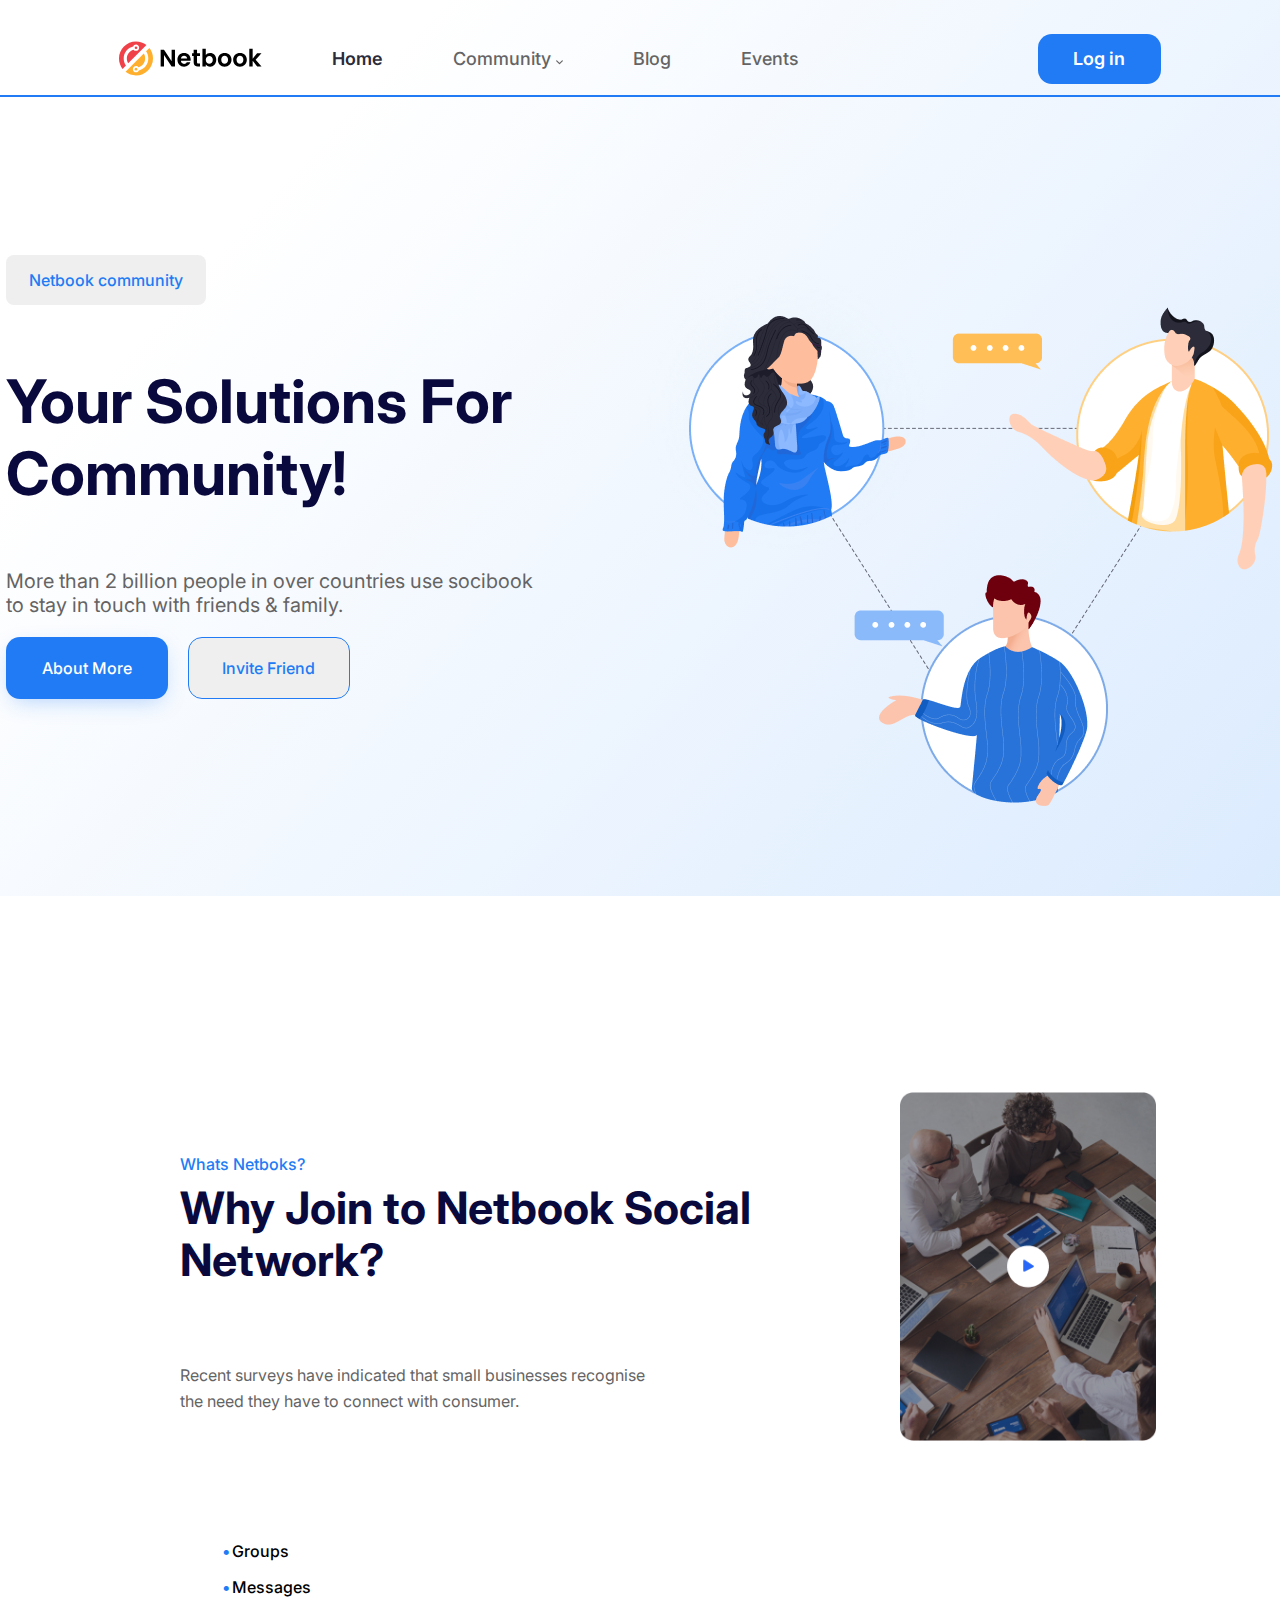
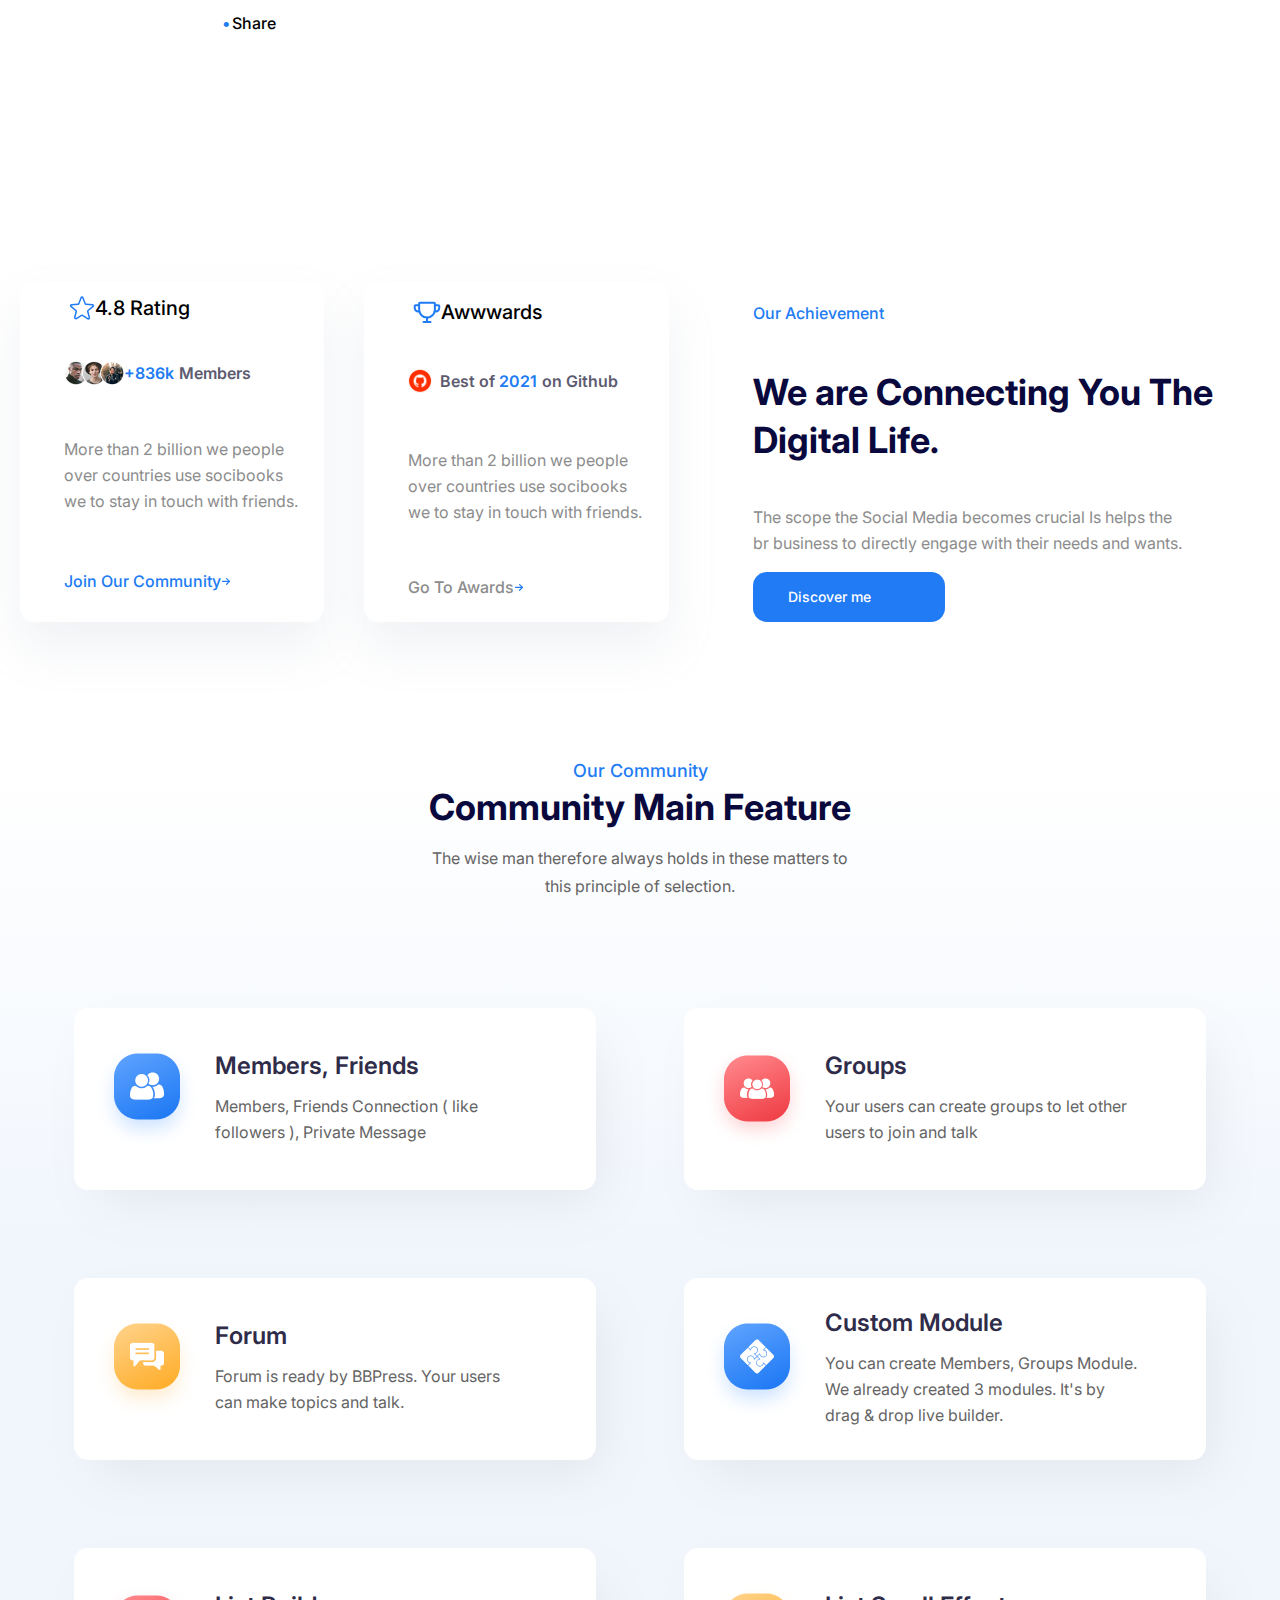
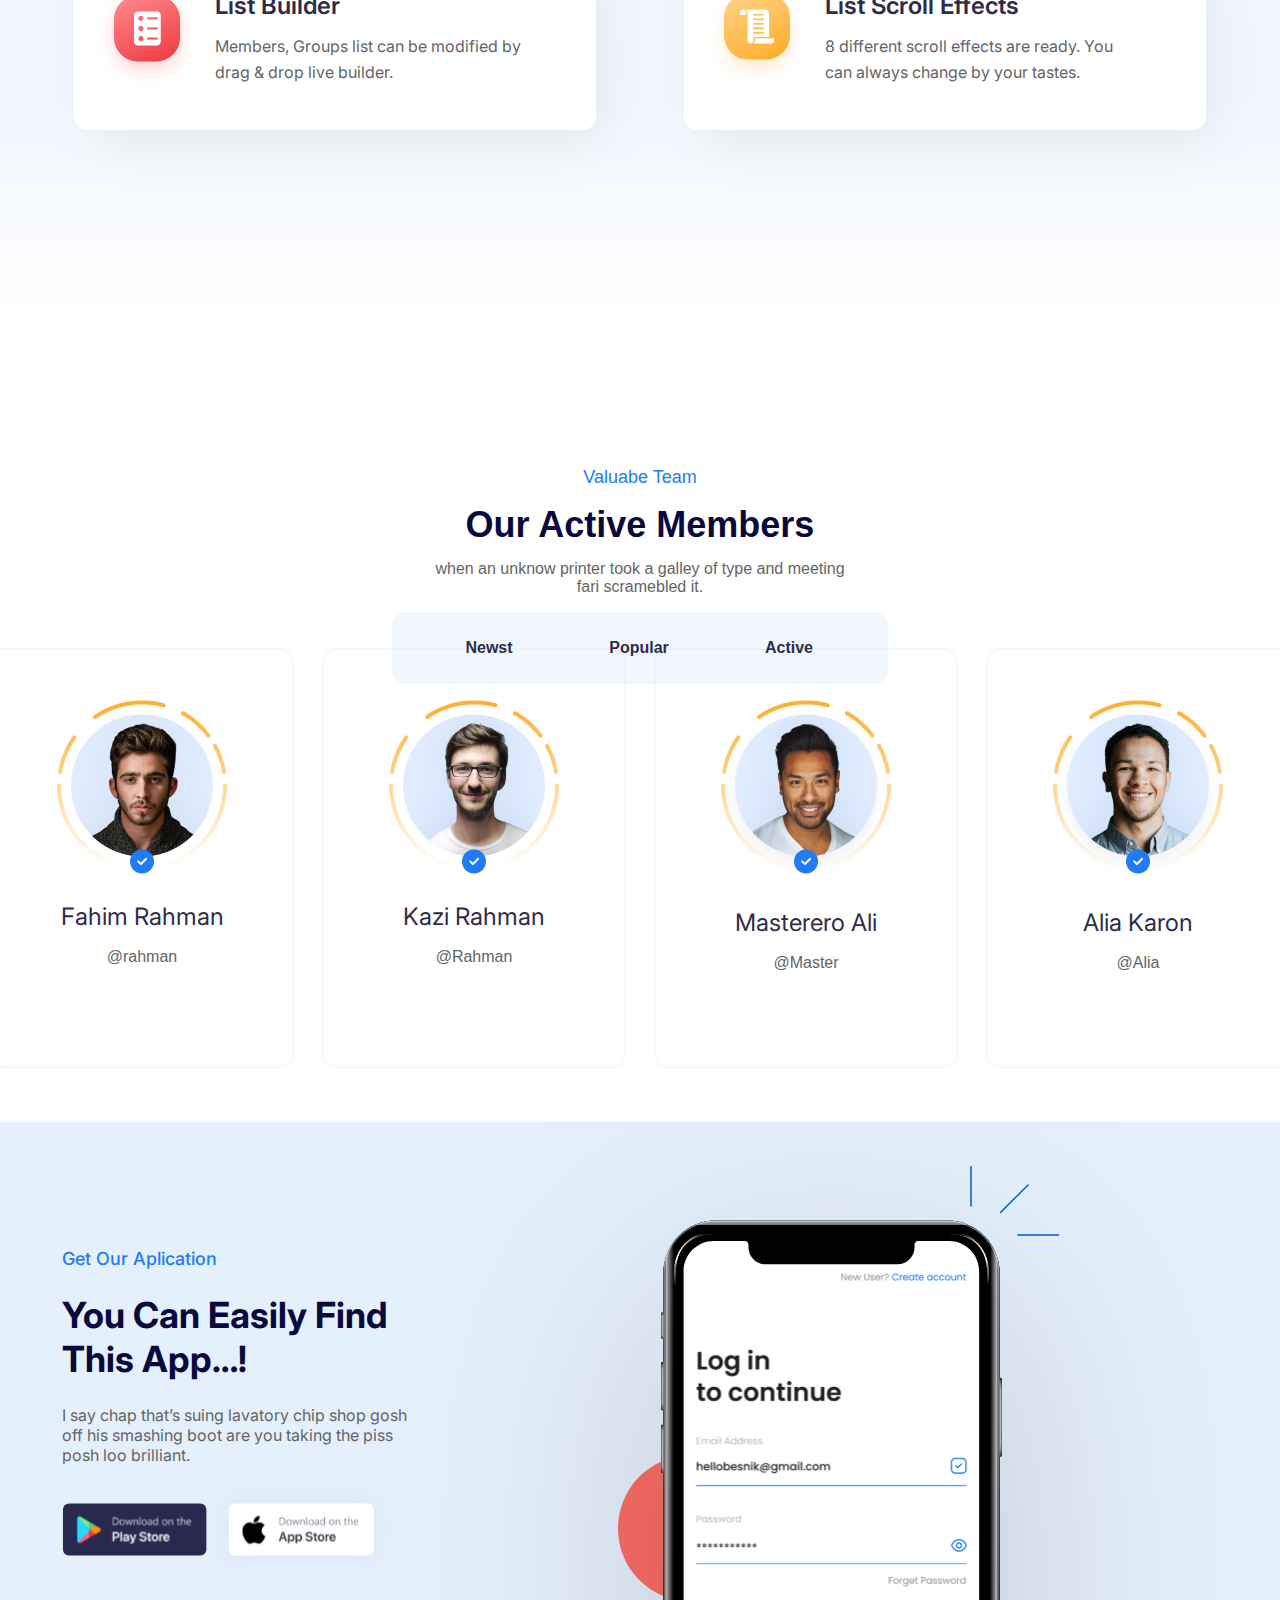
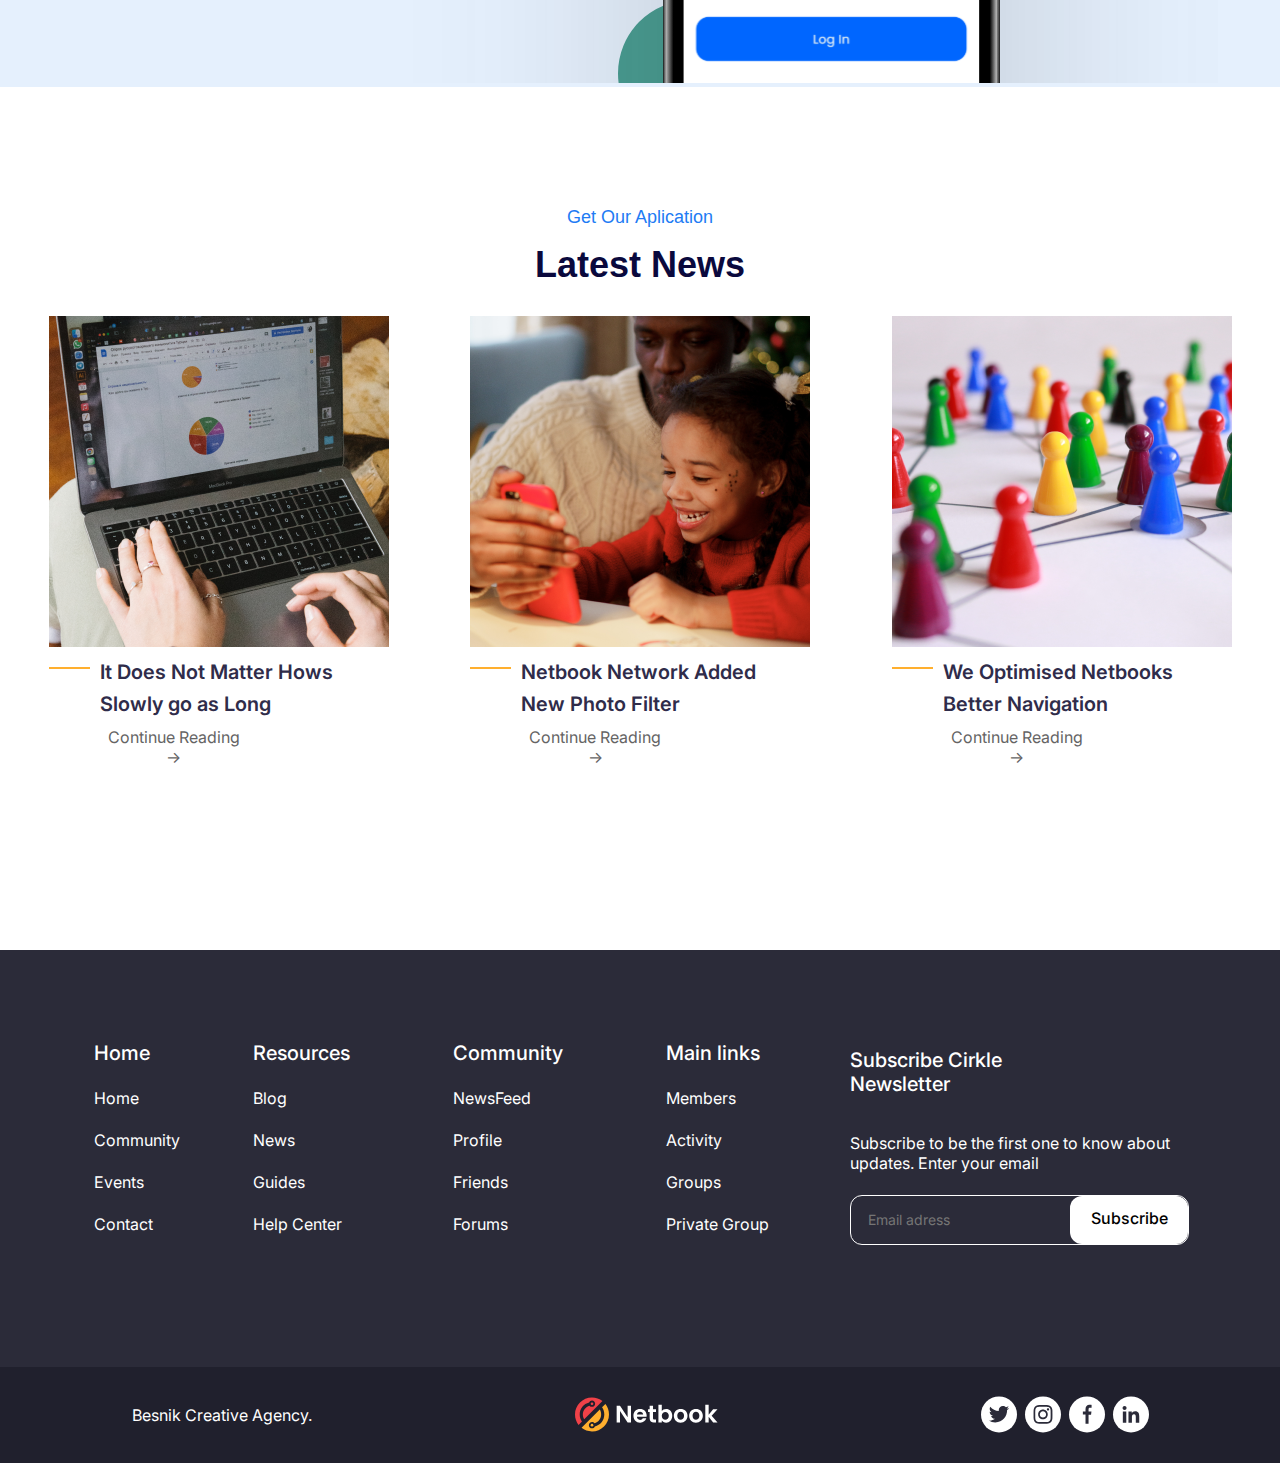
==== commit da2d955e: "final version develop" ====
--- a/html/index.html
+++ b/html/index.html
@@ -7,7 +7,40 @@
     <link rel="stylesheet" href="../css/index.css">
     <title>Atividade semanal 3</title>
   </head>
+
   <body>
+    <div id="div">
+      <header>
+          <nav id="nav">
+            <main class="ordem">
+                <img src="/img/home/logo.svg">
+                <p class="cor">Home</p>
+                <p class="cor1">Community <img src="/img/home/downArrow.svg"></p>
+                <p class="cor1">Blog</p>
+                <p class="cor1">Events</p>
+            </main>
+            <button id="botao">Log in</button>
+          </nav>
+          <hr id="hr">
+          <article>
+              <article id="article">
+                  <section>
+                    <button id="botao1">Netbook community</button>
+                    <p class="size">Your Solutions For <br> Community!</p>
+                    <p class="size1"> More than 2 billion people in over countries use socibook <br>
+                        to stay in touch with friends & family.
+                    </p>
+                    <article id="article1">
+                      <button id="botao2">About More</button>
+                      <button id="botao3">Invite Friend</button>
+                    </article>
+                  </section>
+                  <aside><img class="foto" src="/img/home/Iamge.png"></aside>
+              </article>
+          </article>
+      </header>
+  </div>
+
     <header id="header">
       <nav></nav>
     </header>
@@ -15,12 +48,33 @@
     <main>
       <section id="home">
         <article></article>
-        <figure></figure>
+        <figure></figure> 
       </section>
 
       <section id="sobre-nos">
-        <article></article>
-        <figure></figure>
+        <article>
+          <header class="netbok">
+            <h1>Why Join to Netbook Social Network?</h1>
+            <h2>Whats Netboks?</h2>
+            <p class= "text1">
+              Recent surveys have indicated that small businesses recognise the need they have to connect with consumer.
+            </p>
+          </header>
+        </article>
+
+        <div class="list"> 
+          <ul class="list1">
+            <li>Groups</li>
+            <br/> 
+            <li>Messages</li>
+            <br/> 
+            <li>Share</li>
+          </ul>
+        </div>
+        
+        <img src="../img/Image (1).png" alt="notbook" class="notbook">
+        <img src="../img/Image (2).png" alt="cabos" class="cabos">
+        <a href=""><img src="../img/Image.png" alt="reuniao" class="reuniao"></a>
       </section>
 
       <section class="avaliacoes">
@@ -54,7 +108,74 @@
       </section>
 
       <section id="comunidade">
-        <article></article>
+        <header>
+          <p>Our Community</p>
+          <h1>Community Main Feature</h1>
+          <p>The wise man therefore always holds in these matters to this principle of selection.</p>
+        </header>
+
+        <main>
+          <article>
+            <figure>
+              <img src="/img/icons/members-icon.png" alt="members">
+            </figure>
+            <div>
+              <h2>Members, Friends</h2>
+              <p>Members, Friends Connection ( like followers ), Private Message</p>
+            </div>
+          </article>
+          
+          <article>
+            <figure>
+              <img src="/img/icons/groups-icon.png" alt="groups">
+            </figure>
+            <div>
+              <h2>Groups</h2>
+              <p>Your users can create groups to let other users to join and talk</p>
+            </div>
+          </article>
+          
+          <article>
+            <figure>
+              <img src="/img/icons/forum-icon.png" alt="forum">
+            </figure>
+            <div>
+              <h2>Forum</h2>
+              <p>Forum is ready by BBPress. Your users can make topics and talk.</p>
+            </div>
+          </article>
+  
+          <article>
+            <figure>
+              <img src="/img/icons/custom-module-icon.png" alt="custom-module">
+            </figure>
+            <div>
+              <h2>Custom Module</h2>
+              <p>You can create Members, Groups Module. We already created 3 modules. It's by drag & drop live builder.</p>
+            </div>
+          </article>
+  
+          <article>
+            <figure>
+              <img src="/img/icons/list-icon.png" alt="list">
+            </figure>
+            <div>
+              <h2>List Builder</h2>
+              <p>Members, Groups list can be modified by drag & drop live builder.</p>
+            </div>
+          </article>
+  
+          <article>
+            <figure>
+              <img src="/img/icons/list-scroll-icon.png" alt="list-scroll">
+            </figure>
+            <div>
+              <h2>List Scroll Effects</h2>
+              <p>8 different scroll effects are ready.
+                You can always change by your tastes.</p>
+            </div>
+          </article>
+        </main>
       </section>
 
       <section id="membros">
@@ -125,13 +246,91 @@
       </section>
 
       <section id="ultimas-noticias">
-        <article></article>
-        <figure></figure>
+        <article>
+          <p class="formatacao-azul">Get Our Aplication</p>
+          <p class="formatacao-negreito">Latest News</p>
+        </article>
+        <figure class ="noticias-imgs-box">
+          <div class="noticia-box">
+            <img src="/img-noticias/noticia1.png">
+            <div class="texto-linha">
+              <p class="hr-formatacao"></p>
+              <p class="texto-noticias">  It Does Not Matter Hows <br> Slowly go as Long</p>
+            </div>
+              <p class="link-noticias">Continue Reading &#8594;</p>
+          </div>
+          <div class="noticia-box">
+            <img src="/img-noticias/notocia2.png">
+            <div class="texto-linha">
+              <p class="hr-formatacao"></p>
+              <p class="texto-noticias">  Netbook Network Added <br> New Photo Filter</p>
+            </div>
+              <p class="link-noticias">Continue Reading &#8594;</p>
+          </div>
+          <div class="noticia-box">
+            <img src="/img-noticias/noticia3.png">
+              <div class="texto-linha">
+                <p class="hr-formatacao"></p>
+                <p class="texto-noticias">  We Optimised Netbooks <br> Better Navigation</p>
+              </div>
+              <p class="link-noticias">Continue Reading &#8594;</p>
+          </div>
+        </figure>
       </section>
     </main>
-
     <footer id="footer">
       <nav></nav>
+    <section class="pageFooter">
+      <article class="tableNav">
+        <table>
+          <tr>
+            <th>Home</td>
+            <th>Resources</td>
+            <th>Community</td>
+            <th>Main links</td>
+          </tr>
+          <tr>
+            <td>Home</td>
+            <td>Blog</td>
+            <td>NewsFeed</td>
+            <td>Members</td>
+          </tr>
+          <tr>
+            <td>Community</td>
+            <td>News</td>
+            <td>Profile</td>
+            <td>Activity</td>
+          </tr>
+          <tr>
+            <td>Events</td>
+            <td>Guides</td>
+            <td>Friends</td>
+            <td>Groups</td>
+          </tr>
+          <tr>
+            <td>Contact</td>
+            <td>Help Center</td>
+            <td>Forums</td>
+            <td>Private Group</td>
+          </tr>
+        </table>
+      </article>
+      <article class="subscription-text">
+            <h3>Subscribe Cirkle</br>Newsletter
+            </h3>
+            <p>Subscribe to be the first one to know about updates. Enter your email</p>
+            <label>
+              <input type="text" placeholder="Email adress">
+              <button><p>Subscribe</p></button>
+            </label>
+      </article>
+    </section>
+    <footer>
+      <article class="true-footer">
+        <p>Besnik Creative Agency.</p>
+        <img src="/img-pefil/logo.svg">
+        <img src="/img-pefil/Social icon.svg">
+      </article>
     </footer>
   </body> 
 </html>--- a/css/index.css
+++ b/css/index.css
@@ -4,6 +4,449 @@
     margin: 0px;
     width: 100%;
 }
+
+*{
+    font-family: inter;
+}
+
+#div{
+    background: linear-gradient(311.76deg, #D4E7FE -15.24%, #FFFFFF 78.85%);
+    padding-bottom: 85.5px;
+}
+
+#nav{
+    display: flex;
+    align-items: center;
+    justify-content: space-around;
+    padding-top: 30px;
+}
+
+#hr{
+    border: 1px solid #217BF4;
+    padding: 0%;
+}
+
+#botao{
+    display: flex;
+    justify-content: center;
+    align-items: center;
+    Width: 123px;
+    Height: 50px;
+    background: #217BF4;
+    border: none;
+    border-radius: 14px;
+    color: #fff;
+    font-weight: 600;
+    font-size: 18px;
+}
+
+.cor{
+    color: #2B2B39;
+    font-weight: 600;
+    font-size: 18px;
+}
+
+.cor1{
+    color: #656464;
+    font-weight: 500;
+    font-size: 18px;
+}
+
+.ordem{
+    display: flex;
+    align-items: center;
+    gap: 70px;
+}
+
+#article{
+    display: flex;
+    justify-content: center;
+    padding-top: 150px;
+}
+
+#article1{
+    display: flex;
+    gap: 20px;
+}
+
+#botao1{
+    display: flex;
+    justify-content: center;
+    align-items: center;
+    width: 200px;
+    height: 50px;
+    border: none;
+    border-radius: 8px;
+    color: #217BF4;
+    font-weight: 500;
+    font-size: 16px;
+}
+
+.size{
+    font-weight: 700;
+    font-size: 60px;
+    color: #0A093D;
+}
+
+.size1{
+    font-weight: 400;
+    font-size: 20px;
+    padding-top: none;
+    color: #656464;
+}
+
+.foto{
+    padding-left: 98px;
+}
+
+#botao2{
+    display: flex;
+    justify-content: center;
+    align-items: center;
+    width: 162px;
+    height: 62px;
+    background: #217BF4;
+    box-shadow: 0px 7px 22px -6px rgba(33, 123, 244, 0.34);
+    border: none;
+    border-radius: 14px;
+    color: #fff;
+    font-weight: 500;
+    font-size: 16px;
+    
+}
+
+#botao3{
+    display: flex;
+    justify-content: center;
+    align-items: center;
+    width: 162px;
+    height: 62px;
+    border: 1px solid #217BF4;
+    border-radius: 14px;
+    color: #217BF4;
+    font-weight: 500;
+    font-size: 16px;
+}
+
+#sobre-nos {
+    background-color: #ffff;
+    height: 100vh;
+}
+
+.netbok h1{
+    font-family: 'Inter';
+    font-style: normal;
+    font-weight: 700;
+    font-size: clamp(0.1em, 2em + 1vw, 3em);
+    line-height: 52px;
+    color: #0A093D;
+    position: absolute;
+    margin-top: 30vh;
+    width: 78vh;
+    margin-left: 20vh;
+}                   
+
+.netbok h2{
+    font-family: 'Inter';
+    font-style: normal;
+    font-weight: 500;
+    font-size: clamp(0.1em, 0.2em + 1vw, 1.5em);
+    line-height: 18px;
+    color: #217BF4;
+    position: absolute;
+    margin-top: 27vh;
+    width: 60vh;
+    margin-left: 20vh;
+}                   
+
+.text1 {
+    font-family: 'Inter';
+    font-style: normal;
+    font-weight: 400;
+    font-size: clamp(0.1em, 0.2em + 1vw, 1.5em);
+    line-height: 26px;
+    color: #656464;
+    position: absolute;
+    margin-top: 50vh;
+    width: 54vh;
+    margin-left: 20vh;
+}
+
+.celular {
+    position: absolute;
+    width: 40%;
+    margin-left: 126vh;
+}
+
+.store {
+    position: absolute;
+    margin-top: 70vh;
+    max-width: 450px;
+    display: flex;
+    flex-flow: row wrap;
+    display: flex;
+    justify-content: space-between;
+    margin-left: 16vh;
+
+}
+
+.play img{
+    position: absolute;
+    left: 30vh;
+    top: 3.5vh;
+}
+
+.list1 {
+    font-family: 'Inter';
+    font-style: normal;
+    font-weight: 500;
+    font-size: clamp(0.1em, 0.2em + 1vw, 1.5em);
+    line-height: 18px;
+    position: absolute;
+    margin-left: 20vh;
+    margin-top: 70vh;
+    list-style: none;
+
+}
+.list1 li:before {
+    content: '\2022';
+    margin: 0 2px;
+    color: #217BF4 
+}
+
+.reuniao {
+    position: absolute;
+    margin-top: 20vh;
+    width: 20%;
+    margin-left: 100vh;
+}
+
+.cabos{
+    position: absolute;
+    margin-top: 50vh;
+    width: 20%;
+    margin-left: 150vh;
+}
+
+.notbook{
+    position: absolute;
+    margin-top: 7vh;
+    width: 20%;
+    margin-left: 150vh;
+}
+
+.avaliacoes{
+    display: flex;
+    align-items: center;
+    justify-content: center;
+    font-family: Inter;
+    padding-top: 50px;
+    margin-bottom: 120px;
+}
+.avaliacoes h1{
+    font-style: normal;
+    font-weight: 700;
+    font-size: 36px;
+    line-height: 48px;
+    color: #0A093D;
+}
+.avaliacoes h2{
+    font-style: normal;
+    font-weight: 500;
+    font-size: 20px;
+    line-height: 20px;
+    display: flex;
+    align-items: center;
+    justify-content: center;
+    margin: 5px;
+}
+.avaliacoes p{
+    font-style: normal;
+    font-weight: 400;
+    font-size: 16px;
+    line-height: 26px;
+    color: #8C8C8C;
+    padding-right: 18px;
+}
+.avaliacoes span{
+    font-style: normal;
+    font-weight: 600;
+    font-size: 16px;
+    line-height: 18px;
+    color: #217BF4;
+    margin-right: 5px;
+}
+.avaliacoes h3 {
+    font-style: normal;
+    font-weight: 600;
+    font-size: 16px;
+    line-height: 18px;
+    color: #5D5B70;
+    display: flex;
+    align-items: center;
+    justify-content: start;
+}
+.avaliacoes h4{ 
+    font-style: normal;
+    font-weight: 500;
+    font-size: 16px;
+    color: #217BF4;
+}
+#people-img{
+    width: 60px;
+}
+#GITHUB-logo{
+    width: 24px;
+}
+#go-to-awards{
+    font-family: 'Inter';
+    font-style: normal;
+    font-weight: 500;
+    font-size: 16px;
+    line-height: 16px;
+}
+.rating-cards{
+    border: none;
+    background: #FFFFFF;
+    box-shadow: 0px 26px 49px rgba(146, 165, 184, 0.14);
+    border-radius: 14px;
+    width: 336px;
+    height: 340px;
+    padding-left: 44px;
+    margin: 20px;
+    display:flex;
+    flex-direction: column;
+    align-items: flex-start;
+    justify-content: space-around;
+}
+.discover-cards{
+    border: none;
+    height: 340px;
+    padding-left: 44px;
+    margin: 20px;
+    display:flex;
+    flex-direction: column;
+    align-items: flex-start;
+    justify-content: space-between;
+}
+.discover-cards p{
+    margin-right: 10px;
+}
+.avaliacoes button{
+    background-color: #217BF4;
+    display: flex;
+    justify-content: center;
+    align-items: center;
+    height: 60px;
+    border: none;
+    border-radius: 14px;
+    width: 192px;
+}
+#botao-text{
+    color: white;
+    font-family: 'Inter';
+    font-style: normal;
+    font-weight: 500;
+    font-size: 14px;
+    line-height: 14px;
+}
+
+#comunidade {
+    display: flex;
+    flex-direction: column;
+    align-items: center;
+    background: linear-gradient(0deg, rgba(241, 246, 253, 0) 1.63%,
+    #F1F6FD 20.5%, #F1F6FD 58.57%, #FFFFFF 100%);
+}
+
+#comunidade main {
+    display: flex;
+    flex-wrap: wrap;
+    justify-content: center;
+    margin-bottom: 173px;
+    width: 1224px;
+}
+
+#comunidade header {
+    width: 441px;
+    display: flex;
+    flex-direction: column;
+    align-items: center;
+    margin-bottom: 64px;
+}
+
+#comunidade header p:first-child {
+    margin: 0;
+    font-family: 'Inter';
+    font-style: normal;
+    font-weight: 500;
+    font-size: 18px;
+    line-height: 18px;
+    color: #217BF4
+}
+
+#comunidade header p:last-child {
+    margin: 0;
+    font-family: 'Inter';
+    font-style: normal;
+    font-weight: 400;
+    font-size: 16px;
+    line-height: 28px;
+    color: #656464;
+    text-align: center;
+}
+
+#comunidade header h1 {
+    margin: 0;
+    margin: 9px 0 19px 0;
+    font-family: 'Inter';
+    font-style: normal;
+    font-weight: 700;
+    font-size: 36px;
+    line-height: 36px;
+    color: #0A093D;
+}
+
+#comunidade article {
+    display: flex;
+    align-items: center;
+    width: 522px;
+    height: 182px;
+    margin: 44px;
+    border-radius: 14px;
+    background-color: #FFFFFF;
+    box-shadow: 14px 22px 52px -12px rgba(127, 127, 127, 0.13);
+}
+
+#comunidade article figure {
+    margin: 75px 15px 76px 20px;
+}
+
+#comunidade article div {
+    width: 315px;
+}
+
+#comunidade article div h2 {
+    margin: 0;
+    font-family: 'Inter';
+    font-style: normal;
+    font-weight: 600;
+    font-size: 24px;
+    line-height: 26px;
+    color: #2F2C4A;
+}
+
+#comunidade article div p {
+    margin: 0;
+    margin-top: 14px;
+    font-family: 'Inter';
+    font-style: normal;
+    font-weight: 400;
+    font-size: 16px;
+    line-height: 26px;
+    color: #656464
+}
+
 #membros{
     background-color: #FFFFFF;
     height: 775px;
@@ -20,6 +463,7 @@
     font: 18px Arial, Helvetica, sans-serif ;
     color: #217BF4;
     height: 1PX;
+    margin-top: 120px;
 }
 .formatacao-negreito{
     font: bold 36px Arial, Helvetica, sans-serif ;
@@ -103,6 +547,7 @@
     color: #656464;
     font: 400 16px Arial, Helvetica, sans-serif  ;
 }
+
 #publicidade{
     background-color: #E5F0FD;
     display: flex;
@@ -140,117 +585,157 @@
     margin: 0;
     padding: 0;
 }
-.avaliacoes{
-    display: flex;
-    align-items: center;
-    justify-content: center;
+
+#ultimas-noticias{
+    background-color: #FFFFFF;
+    height: 863px;
+    display: flex;
+    flex-direction: column;
+    align-items: center;
+    text-align: center;
+}
+
+.play img{
+    position: absolute;
+    left: 30vh;
+    top: 3.5vh;
+}
+
+.noticias-imgs-box{
+    width: 1183px;
+    height: 400px;
+    display: flex;
+    align-items: center;
+    justify-content: space-between;
+}
+.noticia-box{
+    height: 400px;
+    text-align: center;
+}
+.texto-linha{
+
+    display: flex;
+    justify-content: flex-start;
+    align-items: flex-start;
+
+}
+.hr-formatacao{  
+    width:39px ;
+    background-color: #FFAF2E;
+    border: 1px solid #FFAF2E  ;
+
+}
+.texto-noticias{
+    text-align: start;
+    font-weight: 600;
+    font-size: 20px;
+    line-height: 32px;
+    color: #2F2C4A;
+    height: 10px;
+    z-index: 2;
+    position: relative;
+    bottom: 15px;
+    left: 10px;
+}
+.link-noticias{
+    width: 150px;
+    color: #656464;
+    position: relative;
+    bottom: -10px;
+    right: -50px ;
+}
+.link-noticias:hover{
+    color: #217BF4;
+    position: relative;
+    bottom: -10px;
+    right: -50px ;
+    cursor: pointer;
+}
+
+.pageFooter{
+    background-color: #2B2B39;
+    color: white;
     font-family: Inter;
-    padding-top: 50px;
-}
-.avaliacoes h1{
-    font-style: normal;
-    font-weight: 700;
-    font-size: 36px;
-    line-height: 48px;
-    color: #0A093D;
-}
-.avaliacoes h2{
-    font-style: normal;
-    font-weight: 500;
+    display: flex;
+    justify-content: space-evenly;
+    padding-top: 78px;
+}
+.tableNav{
+    display: flex;
+    justify-content: space-evenly;
+    width: 668px;
+    height: 339px;
+}
+.tableNav table{
+    height: 218px;
+    width: 339px;
+}
+.tableNav th{
     font-size: 20px;
-    line-height: 20px;
-    display: flex;
-    align-items: center;
-    justify-content: center;
-    margin: 5px;
-}
-.avaliacoes p{
-    font-style: normal;
+    font-weight: 500;
+            padding-right: 100px;
+    white-space:nowrap
+}
+.tableNav td{
+    font-size: 16px;
     font-weight: 400;
-    font-size: 16px;
-    line-height: 26px;
-    color: #8C8C8C;
-    padding-right: 18px;
-}
-.avaliacoes span{
-    font-style: normal;
-    font-weight: 600;
-    font-size: 16px;
-    line-height: 18px;
-    color: #217BF4;
-    margin-right: 5px;
-}
-.avaliacoes h3 {
-    font-style: normal;
-    font-weight: 600;
-    font-size: 16px;
-    line-height: 18px;
-    color: #5D5B70;
-    display: flex;
-    align-items: center;
-    justify-content: start;
-}
-.avaliacoes h4{ 
-    font-style: normal;
-    font-weight: 500;
-    font-size: 16px;
-    color: #217BF4;
-}
-#people-img{
-    width: 60px;
-}
-#GITHUB-logo{
-    width: 24px;
-}
-#go-to-awards{
-    font-family: 'Inter';
-    font-style: normal;
-    font-weight: 500;
-    font-size: 16px;
-    line-height: 16px;
-}
-.rating-cards{
+
+}
+.subscription-text{
+    width: 339px;
+    height: 218px;
+    display: flex;
+    flex-direction: column;
+    justify-content: space-around;
+}
+.subscription-text h3{
+    font-weight: 500;
+    font-size: 20px;    
+}
+.subscription-text p{
+    font-weight: 400;
+    font-size: 16px;
+    margin-bottom: 20px;
+}
+.subscription-text label{
+    border: solid;
+    border-radius: 12px;
+    border-width: 1px;
+    display: flex;
+    justify-content:space-between;
+    height: 48px;
+}
+.subscription-text input{
+    background:transparent;
+    border:none;
+}
+.subscription-text ::placeholder{
+    padding-left: 15px;
+    font-family: Inter;
+    font-size: 14px;
+}
+.subscription-text button{
+    background-color: white;
     border: none;
-    background: #FFFFFF;
-    box-shadow: 0px 26px 49px rgba(146, 165, 184, 0.14);
-    border-radius: 14px;
-    width: 336px;
-    height: 340px;
-    padding-left: 44px;
-    margin: 20px;
-    display:flex;
-    flex-direction: column;
-    align-items: flex-start;
-    justify-content: space-between;
-}
-.discover-cards{
-    border: none;
-    height: 340px;
-    padding-left: 44px;
-    margin: 20px;
-    display:flex;
-    flex-direction: column;
-    align-items: flex-start;
-    justify-content: space-between;
-}
-.discover-cards p{
-    margin-right: 10px;
-}
-.avaliacoes button{
-    background-color: #217BF4;
-    display: flex;
-    justify-content: center;
-    align-items: center;
-    height: 60px;
-    border: none;
-    border-radius: 14px;
-    width: 192px;
-}
-#botao-text{
+    border-radius: 12px;
+    margin: 0;
+    display: flex;
+    align-items: center;
+    justify-content: center;
+    width: 126px;
+}
+.subscription-text button p {
+    font-family: Inter;
+    font-size: 16px;
+    font-weight: 500;
+}
+.true-footer{
+    font-family: Inter;
+    height: 96px;
+    background-color: #20202D;
+    width: 100%;
+    display: flex;
+    justify-content: space-around;
+    align-items: center;
     color: white;
-    font-family: 'Inter';
-    font-style: normal;
-    font-weight: 500;
-    font-size: 14px;
-    line-height: 14px;
-}+}
